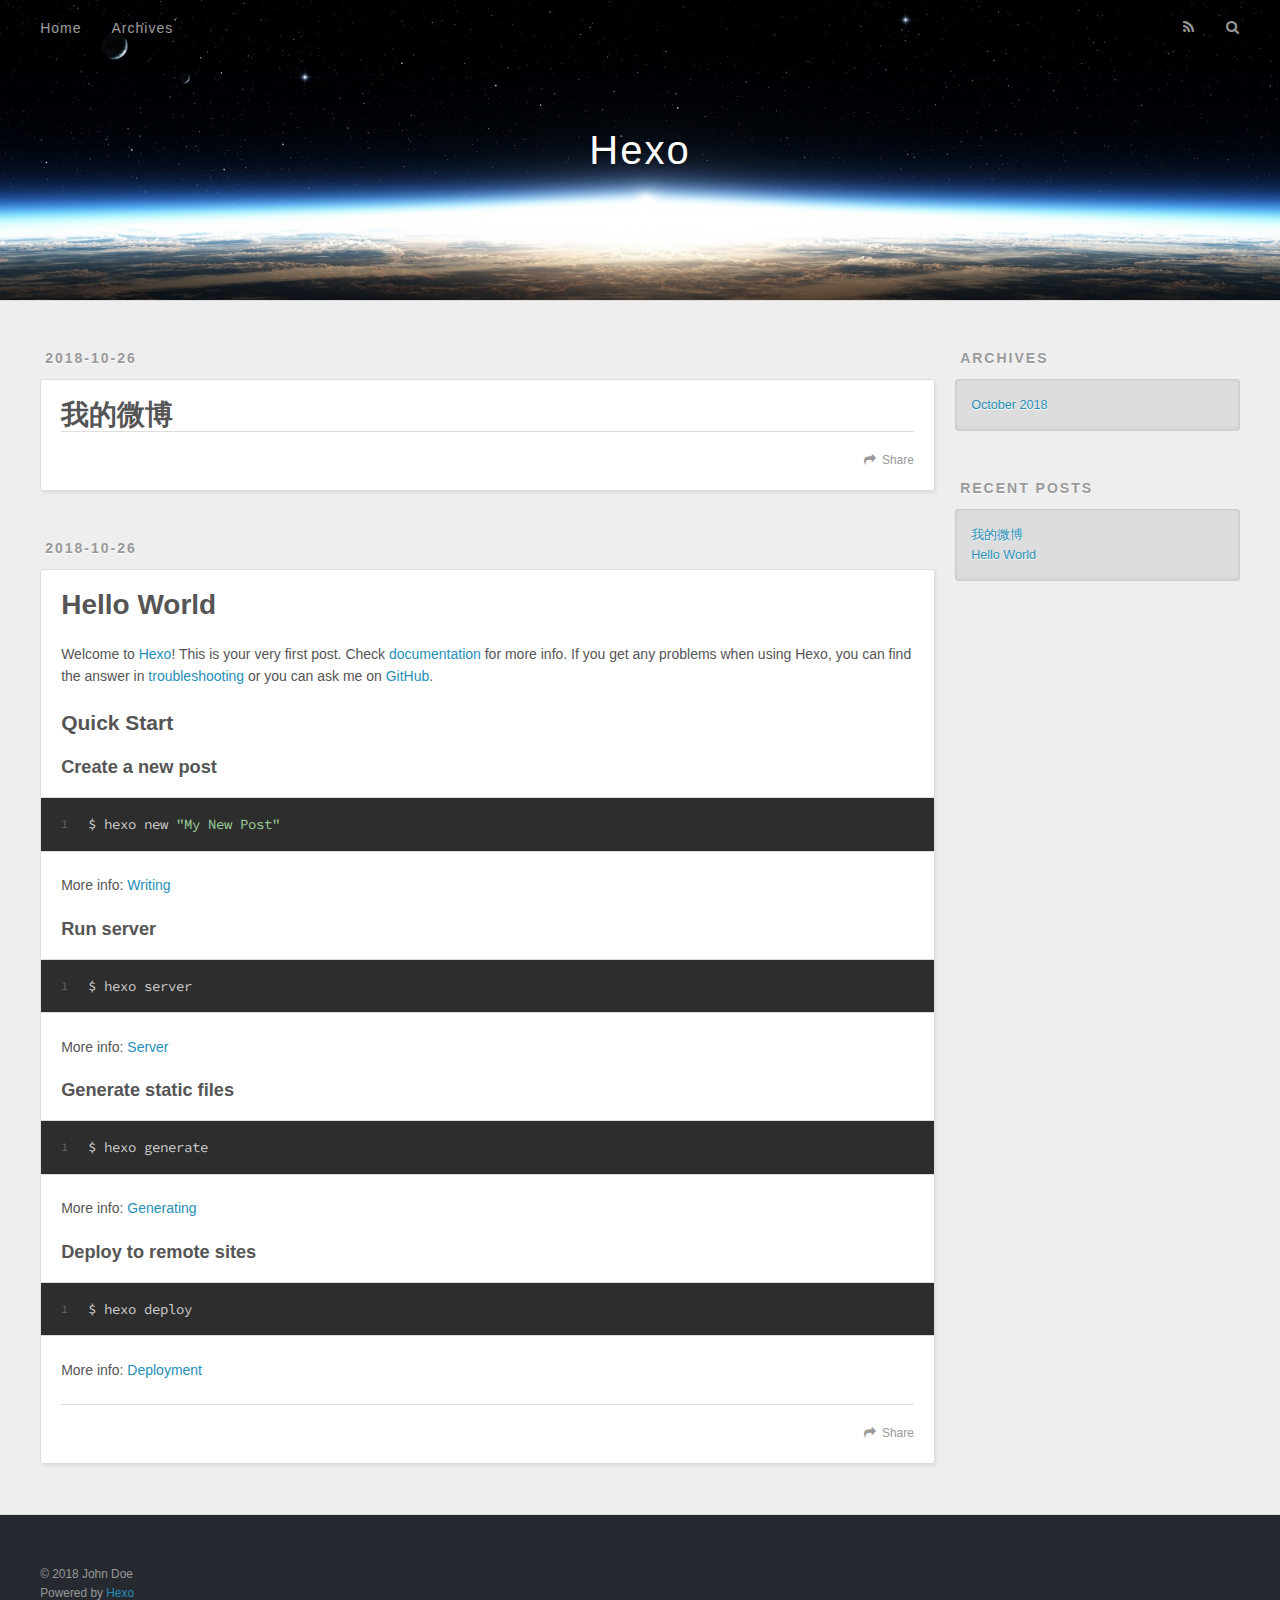
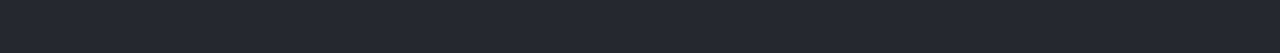
==== index.html @ 43da577d "Site updated: 2018-10-26 18:50:55" ====
<!DOCTYPE html>
<html>
<head><meta name="generator" content="Hexo 3.8.0">
  <meta charset="utf-8">
  

  
  <title>Hexo</title>
  <meta name="viewport" content="width=device-width, initial-scale=1, maximum-scale=1">
  <meta property="og:type" content="website">
<meta property="og:title" content="Hexo">
<meta property="og:url" content="http://yoursite.com/index.html">
<meta property="og:site_name" content="Hexo">
<meta property="og:locale" content="default">
<meta name="twitter:card" content="summary">
<meta name="twitter:title" content="Hexo">
  
    <link rel="alternate" href="/atom.xml" title="Hexo" type="application/atom+xml">
  
  
    <link rel="icon" href="/favicon.png">
  
  
    <link href="//fonts.googleapis.com/css?family=Source+Code+Pro" rel="stylesheet" type="text/css">
  
  <link rel="stylesheet" href="/css/style.css">
</head>
</html>
<body>
  <div id="container">
    <div id="wrap">
      <header id="header">
  <div id="banner"></div>
  <div id="header-outer" class="outer">
    <div id="header-title" class="inner">
      <h1 id="logo-wrap">
        <a href="/" id="logo">Hexo</a>
      </h1>
      
    </div>
    <div id="header-inner" class="inner">
      <nav id="main-nav">
        <a id="main-nav-toggle" class="nav-icon"></a>
        
          <a class="main-nav-link" href="/">Home</a>
        
          <a class="main-nav-link" href="/archives">Archives</a>
        
      </nav>
      <nav id="sub-nav">
        
          <a id="nav-rss-link" class="nav-icon" href="/atom.xml" title="RSS Feed"></a>
        
        <a id="nav-search-btn" class="nav-icon" title="Search"></a>
      </nav>
      <div id="search-form-wrap">
        <form action="//google.com/search" method="get" accept-charset="UTF-8" class="search-form"><input type="search" name="q" class="search-form-input" placeholder="Search"><button type="submit" class="search-form-submit">&#xF002;</button><input type="hidden" name="sitesearch" value="http://yoursite.com"></form>
      </div>
    </div>
  </div>
</header>
      <div class="outer">
        <section id="main">
  
    <article id="post-我的微博" class="article article-type-post" itemscope="" itemprop="blogPost">
  <div class="article-meta">
    <a href="/2018/10/26/我的微博/" class="article-date">
  <time datetime="2018-10-26T06:26:45.000Z" itemprop="datePublished">2018-10-26</time>
</a>
    
  </div>
  <div class="article-inner">
    
    
      <header class="article-header">
        
  
    <h1 itemprop="name">
      <a class="article-title" href="/2018/10/26/我的微博/">我的微博</a>
    </h1>
  

      </header>
    
    <div class="article-entry" itemprop="articleBody">
      
        
      
    </div>
    <footer class="article-footer">
      <a data-url="http://yoursite.com/2018/10/26/我的微博/" data-id="cjnpmw4tq0000ncusa2q3s6wh" class="article-share-link">Share</a>
      
      
    </footer>
  </div>
  
</article>


  
    <article id="post-hello-world" class="article article-type-post" itemscope="" itemprop="blogPost">
  <div class="article-meta">
    <a href="/2018/10/26/hello-world/" class="article-date">
  <time datetime="2018-10-26T05:37:13.425Z" itemprop="datePublished">2018-10-26</time>
</a>
    
  </div>
  <div class="article-inner">
    
    
      <header class="article-header">
        
  
    <h1 itemprop="name">
      <a class="article-title" href="/2018/10/26/hello-world/">Hello World</a>
    </h1>
  

      </header>
    
    <div class="article-entry" itemprop="articleBody">
      
        <p>Welcome to <a href="https://hexo.io/" target="_blank" rel="noopener">Hexo</a>! This is your very first post. Check <a href="https://hexo.io/docs/" target="_blank" rel="noopener">documentation</a> for more info. If you get any problems when using Hexo, you can find the answer in <a href="https://hexo.io/docs/troubleshooting.html" target="_blank" rel="noopener">troubleshooting</a> or you can ask me on <a href="https://github.com/hexojs/hexo/issues" target="_blank" rel="noopener">GitHub</a>.</p>
<h2 id="Quick-Start"><a href="#Quick-Start" class="headerlink" title="Quick Start"></a>Quick Start</h2><h3 id="Create-a-new-post"><a href="#Create-a-new-post" class="headerlink" title="Create a new post"></a>Create a new post</h3><figure class="highlight bash"><table><tr><td class="gutter"><pre><span class="line">1</span><br></pre></td><td class="code"><pre><span class="line">$ hexo new <span class="string">"My New Post"</span></span><br></pre></td></tr></table></figure>
<p>More info: <a href="https://hexo.io/docs/writing.html" target="_blank" rel="noopener">Writing</a></p>
<h3 id="Run-server"><a href="#Run-server" class="headerlink" title="Run server"></a>Run server</h3><figure class="highlight bash"><table><tr><td class="gutter"><pre><span class="line">1</span><br></pre></td><td class="code"><pre><span class="line">$ hexo server</span><br></pre></td></tr></table></figure>
<p>More info: <a href="https://hexo.io/docs/server.html" target="_blank" rel="noopener">Server</a></p>
<h3 id="Generate-static-files"><a href="#Generate-static-files" class="headerlink" title="Generate static files"></a>Generate static files</h3><figure class="highlight bash"><table><tr><td class="gutter"><pre><span class="line">1</span><br></pre></td><td class="code"><pre><span class="line">$ hexo generate</span><br></pre></td></tr></table></figure>
<p>More info: <a href="https://hexo.io/docs/generating.html" target="_blank" rel="noopener">Generating</a></p>
<h3 id="Deploy-to-remote-sites"><a href="#Deploy-to-remote-sites" class="headerlink" title="Deploy to remote sites"></a>Deploy to remote sites</h3><figure class="highlight bash"><table><tr><td class="gutter"><pre><span class="line">1</span><br></pre></td><td class="code"><pre><span class="line">$ hexo deploy</span><br></pre></td></tr></table></figure>
<p>More info: <a href="https://hexo.io/docs/deployment.html" target="_blank" rel="noopener">Deployment</a></p>

      
    </div>
    <footer class="article-footer">
      <a data-url="http://yoursite.com/2018/10/26/hello-world/" data-id="cjnpmw4tv0001ncusewln0ta3" class="article-share-link">Share</a>
      
      
    </footer>
  </div>
  
</article>


  


</section>
        
          <aside id="sidebar">
  
    

  
    

  
    
  
    
  <div class="widget-wrap">
    <h3 class="widget-title">Archives</h3>
    <div class="widget">
      <ul class="archive-list"><li class="archive-list-item"><a class="archive-list-link" href="/archives/2018/10/">October 2018</a></li></ul>
    </div>
  </div>


  
    
  <div class="widget-wrap">
    <h3 class="widget-title">Recent Posts</h3>
    <div class="widget">
      <ul>
        
          <li>
            <a href="/2018/10/26/我的微博/">我的微博</a>
          </li>
        
          <li>
            <a href="/2018/10/26/hello-world/">Hello World</a>
          </li>
        
      </ul>
    </div>
  </div>

  
</aside>
        
      </div>
      <footer id="footer">
  
  <div class="outer">
    <div id="footer-info" class="inner">
      &copy; 2018 John Doe<br>
      Powered by <a href="http://hexo.io/" target="_blank">Hexo</a>
    </div>
  </div>
</footer>
    </div>
    <nav id="mobile-nav">
  
    <a href="/" class="mobile-nav-link">Home</a>
  
    <a href="/archives" class="mobile-nav-link">Archives</a>
  
</nav>
    

<script src="//ajax.googleapis.com/ajax/libs/jquery/2.0.3/jquery.min.js"></script>


  <link rel="stylesheet" href="/fancybox/jquery.fancybox.css">
  <script src="/fancybox/jquery.fancybox.pack.js"></script>


<script src="/js/script.js"></script>



  </div>
</body>
</html>
---- css/style.css ----
body {
  width: 100%;
}
body:before,
body:after {
  content: "";
  display: table;
}
body:after {
  clear: both;
}
html,
body,
div,
span,
applet,
object,
iframe,
h1,
h2,
h3,
h4,
h5,
h6,
p,
blockquote,
pre,
a,
abbr,
acronym,
address,
big,
cite,
code,
del,
dfn,
em,
img,
ins,
kbd,
q,
s,
samp,
small,
strike,
strong,
sub,
sup,
tt,
var,
dl,
dt,
dd,
ol,
ul,
li,
fieldset,
form,
label,
legend,
table,
caption,
tbody,
tfoot,
thead,
tr,
th,
td {
  margin: 0;
  padding: 0;
  border: 0;
  outline: 0;
  font-weight: inherit;
  font-style: inherit;
  font-family: inherit;
  font-size: 100%;
  vertical-align: baseline;
}
body {
  line-height: 1;
  color: #000;
  background: #fff;
}
ol,
ul {
  list-style: none;
}
table {
  border-collapse: separate;
  border-spacing: 0;
  vertical-align: middle;
}
caption,
th,
td {
  text-align: left;
  font-weight: normal;
  vertical-align: middle;
}
a img {
  border: none;
}
input,
button {
  margin: 0;
  padding: 0;
}
input::-moz-focus-inner,
button::-moz-focus-inner {
  border: 0;
  padding: 0;
}
@font-face {
  font-family: FontAwesome;
  font-style: normal;
  font-weight: normal;
  src: url("fonts/fontawesome-webfont.eot?v=#4.0.3");
  src: url("fonts/fontawesome-webfont.eot?#iefix&v=#4.0.3") format("embedded-opentype"), url("fonts/fontawesome-webfont.woff?v=#4.0.3") format("woff"), url("fonts/fontawesome-webfont.ttf?v=#4.0.3") format("truetype"), url("fonts/fontawesome-webfont.svg#fontawesomeregular?v=#4.0.3") format("svg");
}
html,
body,
#container {
  height: 100%;
}
body {
  background: #eee;
  font: 14px -apple-system, BlinkMacSystemFont, "Segoe UI", "Roboto", "Oxygen", "Ubuntu", "Cantarell", "Fira Sans", "Droid Sans", "Helvetica Neue", sans-serif;
  -webkit-text-size-adjust: 100%;
}
.outer {
  max-width: 1220px;
  margin: 0 auto;
  padding: 0 20px;
}
.outer:before,
.outer:after {
  content: "";
  display: table;
}
.outer:after {
  clear: both;
}
.inner {
  display: inline;
  float: left;
  width: 98.33333333333333%;
  margin: 0 0.833333333333333%;
}
.left,
.alignleft {
  float: left;
}
.right,
.alignright {
  float: right;
}
.clear {
  clear: both;
}
#container {
  position: relative;
}
.mobile-nav-on {
  overflow: hidden;
}
#wrap {
  height: 100%;
  width: 100%;
  position: absolute;
  top: 0;
  left: 0;
  -webkit-transition: 0.2s ease-out;
  -moz-transition: 0.2s ease-out;
  -ms-transition: 0.2s ease-out;
  transition: 0.2s ease-out;
  z-index: 1;
  background: #eee;
}
.mobile-nav-on #wrap {
  left: 280px;
}
@media screen and (min-width: 768px) {
  #main {
    display: inline;
    float: left;
    width: 73.33333333333333%;
    margin: 0 0.833333333333333%;
  }
}
.article-date,
.article-category-link,
.archive-year,
.widget-title {
  text-decoration: none;
  text-transform: uppercase;
  letter-spacing: 2px;
  color: #999;
  margin-bottom: 1em;
  margin-left: 5px;
  line-height: 1em;
  text-shadow: 0 1px #fff;
  font-weight: bold;
}
.article-inner,
.archive-article-inner {
  background: #fff;
  -webkit-box-shadow: 1px 2px 3px #ddd;
  box-shadow: 1px 2px 3px #ddd;
  border: 1px solid #ddd;
  border-radius: 3px;
}
.article-entry h1,
.widget h1 {
  font-size: 2em;
}
.article-entry h2,
.widget h2 {
  font-size: 1.5em;
}
.article-entry h3,
.widget h3 {
  font-size: 1.3em;
}
.article-entry h4,
.widget h4 {
  font-size: 1.2em;
}
.article-entry h5,
.widget h5 {
  font-size: 1em;
}
.article-entry h6,
.widget h6 {
  font-size: 1em;
  color: #999;
}
.article-entry hr,
.widget hr {
  border: 1px dashed #ddd;
}
.article-entry strong,
.widget strong {
  font-weight: bold;
}
.article-entry em,
.widget em,
.article-entry cite,
.widget cite {
  font-style: italic;
}
.article-entry sup,
.widget sup,
.article-entry sub,
.widget sub {
  font-size: 0.75em;
  line-height: 0;
  position: relative;
  vertical-align: baseline;
}
.article-entry sup,
.widget sup {
  top: -0.5em;
}
.article-entry sub,
.widget sub {
  bottom: -0.2em;
}
.article-entry small,
.widget small {
  font-size: 0.85em;
}
.article-entry acronym,
.widget acronym,
.article-entry abbr,
.widget abbr {
  border-bottom: 1px dotted;
}
.article-entry ul,
.widget ul,
.article-entry ol,
.widget ol,
.article-entry dl,
.widget dl {
  margin: 0 20px;
  line-height: 1.6em;
}
.article-entry ul ul,
.widget ul ul,
.article-entry ol ul,
.widget ol ul,
.article-entry ul ol,
.widget ul ol,
.article-entry ol ol,
.widget ol ol {
  margin-top: 0;
  margin-bottom: 0;
}
.article-entry ul,
.widget ul {
  list-style: disc;
}
.article-entry ol,
.widget ol {
  list-style: decimal;
}
.article-entry dt,
.widget dt {
  font-weight: bold;
}
#header {
  height: 300px;
  position: relative;
  border-bottom: 1px solid #ddd;
}
#header:before,
#header:after {
  content: "";
  position: absolute;
  left: 0;
  right: 0;
  height: 40px;
}
#header:before {
  top: 0;
  background: -webkit-linear-gradient(rgba(0,0,0,0.2), transparent);
  background: -moz-linear-gradient(rgba(0,0,0,0.2), transparent);
  background: -ms-linear-gradient(rgba(0,0,0,0.2), transparent);
  background: linear-gradient(rgba(0,0,0,0.2), transparent);
}
#header:after {
  bottom: 0;
  background: -webkit-linear-gradient(transparent, rgba(0,0,0,0.2));
  background: -moz-linear-gradient(transparent, rgba(0,0,0,0.2));
  background: -ms-linear-gradient(transparent, rgba(0,0,0,0.2));
  background: linear-gradient(transparent, rgba(0,0,0,0.2));
}
#header-outer {
  height: 100%;
  position: relative;
}
#header-inner {
  position: relative;
  overflow: hidden;
}
#banner {
  position: absolute;
  top: 0;
  left: 0;
  width: 100%;
  height: 100%;
  background: url("images/banner.jpg") center #000;
  -webkit-background-size: cover;
  -moz-background-size: cover;
  background-size: cover;
  z-index: -1;
}
#header-title {
  text-align: center;
  height: 40px;
  position: absolute;
  top: 50%;
  left: 0;
  margin-top: -20px;
}
#logo,
#subtitle {
  text-decoration: none;
  color: #fff;
  font-weight: 300;
  text-shadow: 0 1px 4px rgba(0,0,0,0.3);
}
#logo {
  font-size: 40px;
  line-height: 40px;
  letter-spacing: 2px;
}
#subtitle {
  font-size: 16px;
  line-height: 16px;
  letter-spacing: 1px;
}
#subtitle-wrap {
  margin-top: 16px;
}
#main-nav {
  float: left;
  margin-left: -15px;
}
.nav-icon,
.main-nav-link {
  float: left;
  color: #fff;
  opacity: 0.6;
  text-decoration: none;
  text-shadow: 0 1px rgba(0,0,0,0.2);
  -webkit-transition: opacity 0.2s;
  -moz-transition: opacity 0.2s;
  -ms-transition: opacity 0.2s;
  transition: opacity 0.2s;
  display: block;
  padding: 20px 15px;
}
.nav-icon:hover,
.main-nav-link:hover {
  opacity: 1;
}
.nav-icon {
  font-family: FontAwesome;
  text-align: center;
  font-size: 14px;
  width: 14px;
  height: 14px;
  padding: 20px 15px;
  position: relative;
  cursor: pointer;
}
.main-nav-link {
  font-weight: 300;
  letter-spacing: 1px;
}
@media screen and (max-width: 479px) {
  .main-nav-link {
    display: none;
  }
}
#main-nav-toggle {
  display: none;
}
#main-nav-toggle:before {
  content: "\f0c9";
}
@media screen and (max-width: 479px) {
  #main-nav-toggle {
    display: block;
  }
}
#sub-nav {
  float: right;
  margin-right: -15px;
}
#nav-rss-link:before {
  content: "\f09e";
}
#nav-search-btn:before {
  content: "\f002";
}
#search-form-wrap {
  position: absolute;
  top: 15px;
  width: 150px;
  height: 30px;
  right: -150px;
  opacity: 0;
  -webkit-transition: 0.2s ease-out;
  -moz-transition: 0.2s ease-out;
  -ms-transition: 0.2s ease-out;
  transition: 0.2s ease-out;
}
#search-form-wrap.on {
  opacity: 1;
  right: 0;
}
@media screen and (max-width: 479px) {
  #search-form-wrap {
    width: 100%;
    right: -100%;
  }
}
.search-form {
  position: absolute;
  top: 0;
  left: 0;
  right: 0;
  background: #fff;
  padding: 5px 15px;
  border-radius: 15px;
  -webkit-box-shadow: 0 0 10px rgba(0,0,0,0.3);
  box-shadow: 0 0 10px rgba(0,0,0,0.3);
}
.search-form-input {
  border: none;
  background: none;
  color: #555;
  width: 100%;
  font: 13px -apple-system, BlinkMacSystemFont, "Segoe UI", "Roboto", "Oxygen", "Ubuntu", "Cantarell", "Fira Sans", "Droid Sans", "Helvetica Neue", sans-serif;
  outline: none;
}
.search-form-input::-webkit-search-results-decoration,
.search-form-input::-webkit-search-cancel-button {
  -webkit-appearance: none;
}
.search-form-submit {
  position: absolute;
  top: 50%;
  right: 10px;
  margin-top: -7px;
  font: 13px FontAwesome;
  border: none;
  background: none;
  color: #bbb;
  cursor: pointer;
}
.search-form-submit:hover,
.search-form-submit:focus {
  color: #777;
}
.article {
  margin: 50px 0;
}
.article-inner {
  overflow: hidden;
}
.article-meta:before,
.article-meta:after {
  content: "";
  display: table;
}
.article-meta:after {
  clear: both;
}
.article-date {
  float: left;
}
.article-category {
  float: left;
  line-height: 1em;
  color: #ccc;
  text-shadow: 0 1px #fff;
  margin-left: 8px;
}
.article-category:before {
  content: "\2022";
}
.article-category-link {
  margin: 0 12px 1em;
}
.article-header {
  padding: 20px 20px 0;
}
.article-title {
  text-decoration: none;
  font-size: 2em;
  font-weight: bold;
  color: #555;
  line-height: 1.1em;
  -webkit-transition: color 0.2s;
  -moz-transition: color 0.2s;
  -ms-transition: color 0.2s;
  transition: color 0.2s;
}
a.article-title:hover {
  color: #258fb8;
}
.article-entry {
  color: #555;
  padding: 0 20px;
}
.article-entry:before,
.article-entry:after {
  content: "";
  display: table;
}
.article-entry:after {
  clear: both;
}
.article-entry p,
.article-entry table {
  line-height: 1.6em;
  margin: 1.6em 0;
}
.article-entry h1,
.article-entry h2,
.article-entry h3,
.article-entry h4,
.article-entry h5,
.article-entry h6 {
  font-weight: bold;
}
.article-entry h1,
.article-entry h2,
.article-entry h3,
.article-entry h4,
.article-entry h5,
.article-entry h6 {
  line-height: 1.1em;
  margin: 1.1em 0;
}
.article-entry a {
  color: #258fb8;
  text-decoration: none;
}
.article-entry a:hover {
  text-decoration: underline;
}
.article-entry ul,
.article-entry ol,
.article-entry dl {
  margin-top: 1.6em;
  margin-bottom: 1.6em;
}
.article-entry img,
.article-entry video {
  max-width: 100%;
  height: auto;
  display: block;
  margin: auto;
}
.article-entry iframe {
  border: none;
}
.article-entry table {
  width: 100%;
  border-collapse: collapse;
  border-spacing: 0;
}
.article-entry th {
  font-weight: bold;
  border-bottom: 3px solid #ddd;
  padding-bottom: 0.5em;
}
.article-entry td {
  border-bottom: 1px solid #ddd;
  padding: 10px 0;
}
.article-entry blockquote {
  font-family: Georgia, "Times New Roman", serif;
  font-size: 1.4em;
  margin: 1.6em 20px;
  text-align: center;
}
.article-entry blockquote footer {
  font-size: 14px;
  margin: 1.6em 0;
  font-family: -apple-system, BlinkMacSystemFont, "Segoe UI", "Roboto", "Oxygen", "Ubuntu", "Cantarell", "Fira Sans", "Droid Sans", "Helvetica Neue", sans-serif;
}
.article-entry blockquote footer cite:before {
  content: "—";
  padding: 0 0.5em;
}
.article-entry .pullquote {
  text-align: left;
  width: 45%;
  margin: 0;
}
.article-entry .pullquote.left {
  margin-left: 0.5em;
  margin-right: 1em;
}
.article-entry .pullquote.right {
  margin-right: 0.5em;
  margin-left: 1em;
}
.article-entry .caption {
  color: #999;
  display: block;
  font-size: 0.9em;
  margin-top: 0.5em;
  position: relative;
  text-align: center;
}
.article-entry .video-container {
  position: relative;
  padding-top: 56.25%;
  height: 0;
  overflow: hidden;
}
.article-entry .video-container iframe,
.article-entry .video-container object,
.article-entry .video-container embed {
  position: absolute;
  top: 0;
  left: 0;
  width: 100%;
  height: 100%;
  margin-top: 0;
}
.article-more-link a {
  display: inline-block;
  line-height: 1em;
  padding: 6px 15px;
  border-radius: 15px;
  background: #eee;
  color: #999;
  text-shadow: 0 1px #fff;
  text-decoration: none;
}
.article-more-link a:hover {
  background: #258fb8;
  color: #fff;
  text-decoration: none;
  text-shadow: 0 1px #1e7293;
}
.article-footer {
  font-size: 0.85em;
  line-height: 1.6em;
  border-top: 1px solid #ddd;
  padding-top: 1.6em;
  margin: 0 20px 20px;
}
.article-footer:before,
.article-footer:after {
  content: "";
  display: table;
}
.article-footer:after {
  clear: both;
}
.article-footer a {
  color: #999;
  text-decoration: none;
}
.article-footer a:hover {
  color: #555;
}
.article-tag-list-item {
  float: left;
  margin-right: 10px;
}
.article-tag-list-link:before {
  content: "#";
}
.article-comment-link {
  float: right;
}
.article-comment-link:before {
  content: "\f075";
  font-family: FontAwesome;
  padding-right: 8px;
}
.article-share-link {
  cursor: pointer;
  float: right;
  margin-left: 20px;
}
.article-share-link:before {
  content: "\f064";
  font-family: FontAwesome;
  padding-right: 6px;
}
#article-nav {
  position: relative;
}
#article-nav:before,
#article-nav:after {
  content: "";
  display: table;
}
#article-nav:after {
  clear: both;
}
@media screen and (min-width: 768px) {
  #article-nav {
    margin: 50px 0;
  }
  #article-nav:before {
    width: 8px;
    height: 8px;
    position: absolute;
    top: 50%;
    left: 50%;
    margin-top: -4px;
    margin-left: -4px;
    content: "";
    border-radius: 50%;
    background: #ddd;
    -webkit-box-shadow: 0 1px 2px #fff;
    box-shadow: 0 1px 2px #fff;
  }
}
.article-nav-link-wrap {
  text-decoration: none;
  text-shadow: 0 1px #fff;
  color: #999;
  -webkit-box-sizing: border-box;
  -moz-box-sizing: border-box;
  box-sizing: border-box;
  margin-top: 50px;
  text-align: center;
  display: block;
}
.article-nav-link-wrap:hover {
  color: #555;
}
@media screen and (min-width: 768px) {
  .article-nav-link-wrap {
    width: 50%;
    margin-top: 0;
  }
}
@media screen and (min-width: 768px) {
  #article-nav-newer {
    float: left;
    text-align: right;
    padding-right: 20px;
  }
}
@media screen and (min-width: 768px) {
  #article-nav-older {
    float: right;
    text-align: left;
    padding-left: 20px;
  }
}
.article-nav-caption {
  text-transform: uppercase;
  letter-spacing: 2px;
  color: #ddd;
  line-height: 1em;
  font-weight: bold;
}
#article-nav-newer .article-nav-caption {
  margin-right: -2px;
}
.article-nav-title {
  font-size: 0.85em;
  line-height: 1.6em;
  margin-top: 0.5em;
}
.article-share-box {
  position: absolute;
  display: none;
  background: #fff;
  -webkit-box-shadow: 1px 2px 10px rgba(0,0,0,0.2);
  box-shadow: 1px 2px 10px rgba(0,0,0,0.2);
  border-radius: 3px;
  margin-left: -145px;
  overflow: hidden;
  z-index: 1;
}
.article-share-box.on {
  display: block;
}
.article-share-input {
  width: 100%;
  background: none;
  -webkit-box-sizing: border-box;
  -moz-box-sizing: border-box;
  box-sizing: border-box;
  font: 14px -apple-system, BlinkMacSystemFont, "Segoe UI", "Roboto", "Oxygen", "Ubuntu", "Cantarell", "Fira Sans", "Droid Sans", "Helvetica Neue", sans-serif;
  padding: 0 15px;
  color: #555;
  outline: none;
  border: 1px solid #ddd;
  border-radius: 3px 3px 0 0;
  height: 36px;
  line-height: 36px;
}
.article-share-links {
  background: #eee;
}
.article-share-links:before,
.article-share-links:after {
  content: "";
  display: table;
}
.article-share-links:after {
  clear: both;
}
.article-share-twitter,
.article-share-facebook,
.article-share-pinterest,
.article-share-google {
  width: 50px;
  height: 36px;
  display: block;
  float: left;
  position: relative;
  color: #999;
  text-shadow: 0 1px #fff;
}
.article-share-twitter:before,
.article-share-facebook:before,
.article-share-pinterest:before,
.article-share-google:before {
  font-size: 20px;
  font-family: FontAwesome;
  width: 20px;
  height: 20px;
  position: absolute;
  top: 50%;
  left: 50%;
  margin-top: -10px;
  margin-left: -10px;
  text-align: center;
}
.article-share-twitter:hover,
.article-share-facebook:hover,
.article-share-pinterest:hover,
.article-share-google:hover {
  color: #fff;
}
.article-share-twitter:before {
  content: "\f099";
}
.article-share-twitter:hover {
  background: #00aced;
  text-shadow: 0 1px #008abe;
}
.article-share-facebook:before {
  content: "\f09a";
}
.article-share-facebook:hover {
  background: #3b5998;
  text-shadow: 0 1px #2f477a;
}
.article-share-pinterest:before {
  content: "\f0d2";
}
.article-share-pinterest:hover {
  background: #cb2027;
  text-shadow: 0 1px #a21a1f;
}
.article-share-google:before {
  content: "\f0d5";
}
.article-share-google:hover {
  background: #dd4b39;
  text-shadow: 0 1px #be3221;
}
.article-gallery {
  background: #000;
  position: relative;
}
.article-gallery-photos {
  position: relative;
  overflow: hidden;
}
.article-gallery-img {
  display: none;
  max-width: 100%;
}
.article-gallery-img:first-child {
  display: block;
}
.article-gallery-img.loaded {
  position: absolute;
  display: block;
}
.article-gallery-img img {
  display: block;
  max-width: 100%;
  margin: 0 auto;
}
#comments {
  background: #fff;
  -webkit-box-shadow: 1px 2px 3px #ddd;
  box-shadow: 1px 2px 3px #ddd;
  padding: 20px;
  border: 1px solid #ddd;
  border-radius: 3px;
  margin: 50px 0;
}
#comments a {
  color: #258fb8;
}
.archives-wrap {
  margin: 50px 0;
}
.archives:before,
.archives:after {
  content: "";
  display: table;
}
.archives:after {
  clear: both;
}
.archive-year-wrap {
  margin-bottom: 1em;
}
.archives {
  -webkit-column-gap: 10px;
  -moz-column-gap: 10px;
  column-gap: 10px;
}
@media screen and (min-width: 480px) and (max-width: 767px) {
  .archives {
    -webkit-column-count: 2;
    -moz-column-count: 2;
    column-count: 2;
  }
}
@media screen and (min-width: 768px) {
  .archives {
    -webkit-column-count: 3;
    -moz-column-count: 3;
    column-count: 3;
  }
}
.archive-article {
  -webkit-column-break-inside: avoid;
  page-break-inside: avoid;
  overflow: hidden;
  break-inside: avoid-column;
}
.archive-article-inner {
  padding: 10px;
  margin-bottom: 15px;
}
.archive-article-title {
  text-decoration: none;
  font-weight: bold;
  color: #555;
  -webkit-transition: color 0.2s;
  -moz-transition: color 0.2s;
  -ms-transition: color 0.2s;
  transition: color 0.2s;
  line-height: 1.6em;
}
.archive-article-title:hover {
  color: #258fb8;
}
.archive-article-footer {
  margin-top: 1em;
}
.archive-article-date {
  color: #999;
  text-decoration: none;
  font-size: 0.85em;
  line-height: 1em;
  margin-bottom: 0.5em;
  display: block;
}
#page-nav {
  margin: 50px auto;
  background: #fff;
  -webkit-box-shadow: 1px 2px 3px #ddd;
  box-shadow: 1px 2px 3px #ddd;
  border: 1px solid #ddd;
  border-radius: 3px;
  text-align: center;
  color: #999;
  overflow: hidden;
}
#page-nav:before,
#page-nav:after {
  content: "";
  display: table;
}
#page-nav:after {
  clear: both;
}
#page-nav a,
#page-nav span {
  padding: 10px 20px;
  line-height: 1;
  height: 2ex;
}
#page-nav a {
  color: #999;
  text-decoration: none;
}
#page-nav a:hover {
  background: #999;
  color: #fff;
}
#page-nav .prev {
  float: left;
}
#page-nav .next {
  float: right;
}
#page-nav .page-number {
  display: inline-block;
}
@media screen and (max-width: 479px) {
  #page-nav .page-number {
    display: none;
  }
}
#page-nav .current {
  color: #555;
  font-weight: bold;
}
#page-nav .space {
  color: #ddd;
}
#footer {
  background: #262a30;
  padding: 50px 0;
  border-top: 1px solid #ddd;
  color: #999;
}
#footer a {
  color: #258fb8;
  text-decoration: none;
}
#footer a:hover {
  text-decoration: underline;
}
#footer-info {
  line-height: 1.6em;
  font-size: 0.85em;
}
.article-entry pre,
.article-entry .highlight {
  background: #2d2d2d;
  margin: 0 -20px;
  padding: 15px 20px;
  border-style: solid;
  border-color: #ddd;
  border-width: 1px 0;
  overflow: auto;
  color: #ccc;
  line-height: 22.400000000000002px;
}
.article-entry .highlight .gutter pre,
.article-entry .gist .gist-file .gist-data .line-numbers {
  color: #666;
  font-size: 0.85em;
}
.article-entry pre,
.article-entry code {
  font-family: "Source Code Pro", Consolas, Monaco, Menlo, Consolas, monospace;
}
.article-entry code {
  background: #eee;
  text-shadow: 0 1px #fff;
  padding: 0 0.3em;
}
.article-entry pre code {
  background: none;
  text-shadow: none;
  padding: 0;
}
.article-entry .highlight pre {
  border: none;
  margin: 0;
  padding: 0;
}
.article-entry .highlight table {
  margin: 0;
  width: auto;
}
.article-entry .highlight td {
  border: none;
  padding: 0;
}
.article-entry .highlight figcaption {
  font-size: 0.85em;
  color: #999;
  line-height: 1em;
  margin-bottom: 1em;
}
.article-entry .highlight figcaption:before,
.article-entry .highlight figcaption:after {
  content: "";
  display: table;
}
.article-entry .highlight figcaption:after {
  clear: both;
}
.article-entry .highlight figcaption a {
  float: right;
}
.article-entry .highlight .gutter pre {
  text-align: right;
  padding-right: 20px;
}
.article-entry .highlight .line {
  height: 22.400000000000002px;
}
.article-entry .highlight .line.marked {
  background: #515151;
}
.article-entry .gist {
  margin: 0 -20px;
  border-style: solid;
  border-color: #ddd;
  border-width: 1px 0;
  background: #2d2d2d;
  padding: 15px 20px 15px 0;
}
.article-entry .gist .gist-file {
  border: none;
  font-family: "Source Code Pro", Consolas, Monaco, Menlo, Consolas, monospace;
  margin: 0;
}
.article-entry .gist .gist-file .gist-data {
  background: none;
  border: none;
}
.article-entry .gist .gist-file .gist-data .line-numbers {
  background: none;
  border: none;
  padding: 0 20px 0 0;
}
.article-entry .gist .gist-file .gist-data .line-data {
  padding: 0 !important;
}
.article-entry .gist .gist-file .highlight {
  margin: 0;
  padding: 0;
  border: none;
}
.article-entry .gist .gist-file .gist-meta {
  background: #2d2d2d;
  color: #999;
  font: 0.85em -apple-system, BlinkMacSystemFont, "Segoe UI", "Roboto", "Oxygen", "Ubuntu", "Cantarell", "Fira Sans", "Droid Sans", "Helvetica Neue", sans-serif;
  text-shadow: 0 0;
  padding: 0;
  margin-top: 1em;
  margin-left: 20px;
}
.article-entry .gist .gist-file .gist-meta a {
  color: #258fb8;
  font-weight: normal;
}
.article-entry .gist .gist-file .gist-meta a:hover {
  text-decoration: underline;
}
pre .comment,
pre .title {
  color: #999;
}
pre .variable,
pre .attribute,
pre .tag,
pre .regexp,
pre .ruby .constant,
pre .xml .tag .title,
pre .xml .pi,
pre .xml .doctype,
pre .html .doctype,
pre .css .id,
pre .css .class,
pre .css .pseudo {
  color: #f2777a;
}
pre .number,
pre .preprocessor,
pre .built_in,
pre .literal,
pre .params,
pre .constant {
  color: #f99157;
}
pre .class,
pre .ruby .class .title,
pre .css .rules .attribute {
  color: #9c9;
}
pre .string,
pre .value,
pre .inheritance,
pre .header,
pre .ruby .symbol,
pre .xml .cdata {
  color: #9c9;
}
pre .css .hexcolor {
  color: #6cc;
}
pre .function,
pre .python .decorator,
pre .python .title,
pre .ruby .function .title,
pre .ruby .title .keyword,
pre .perl .sub,
pre .javascript .title,
pre .coffeescript .title {
  color: #69c;
}
pre .keyword,
pre .javascript .function {
  color: #c9c;
}
@media screen and (max-width: 479px) {
  #mobile-nav {
    position: absolute;
    top: 0;
    left: 0;
    width: 280px;
    height: 100%;
    background: #191919;
    border-right: 1px solid #fff;
  }
}
@media screen and (max-width: 479px) {
  .mobile-nav-link {
    display: block;
    color: #999;
    text-decoration: none;
    padding: 15px 20px;
    font-weight: bold;
  }
  .mobile-nav-link:hover {
    color: #fff;
  }
}
@media screen and (min-width: 768px) {
  #sidebar {
    display: inline;
    float: left;
    width: 23.333333333333332%;
    margin: 0 0.833333333333333%;
  }
}
.widget-wrap {
  margin: 50px 0;
}
.widget {
  color: #777;
  text-shadow: 0 1px #fff;
  background: #ddd;
  -webkit-box-shadow: 0 -1px 4px #ccc inset;
  box-shadow: 0 -1px 4px #ccc inset;
  border: 1px solid #ccc;
  padding: 15px;
  border-radius: 3px;
}
.widget a {
  color: #258fb8;
  text-decoration: none;
}
.widget a:hover {
  text-decoration: underline;
}
.widget ul ul,
.widget ol ul,
.widget dl ul,
.widget ul ol,
.widget ol ol,
.widget dl ol,
.widget ul dl,
.widget ol dl,
.widget dl dl {
  margin-left: 15px;
  list-style: disc;
}
.widget {
  line-height: 1.6em;
  word-wrap: break-word;
  font-size: 0.9em;
}
.widget ul,
.widget ol {
  list-style: none;
  margin: 0;
}
.widget ul ul,
.widget ol ul,
.widget ul ol,
.widget ol ol {
  margin: 0 20px;
}
.widget ul ul,
.widget ol ul {
  list-style: disc;
}
.widget ul ol,
.widget ol ol {
  list-style: decimal;
}
.category-list-count,
.tag-list-count,
.archive-list-count {
  padding-left: 5px;
  color: #999;
  font-size: 0.85em;
}
.category-list-count:before,
.tag-list-count:before,
.archive-list-count:before {
  content: "(";
}
.category-list-count:after,
.tag-list-count:after,
.archive-list-count:after {
  content: ")";
}
.tagcloud a {
  margin-right: 5px;
  display: inline-block;
}
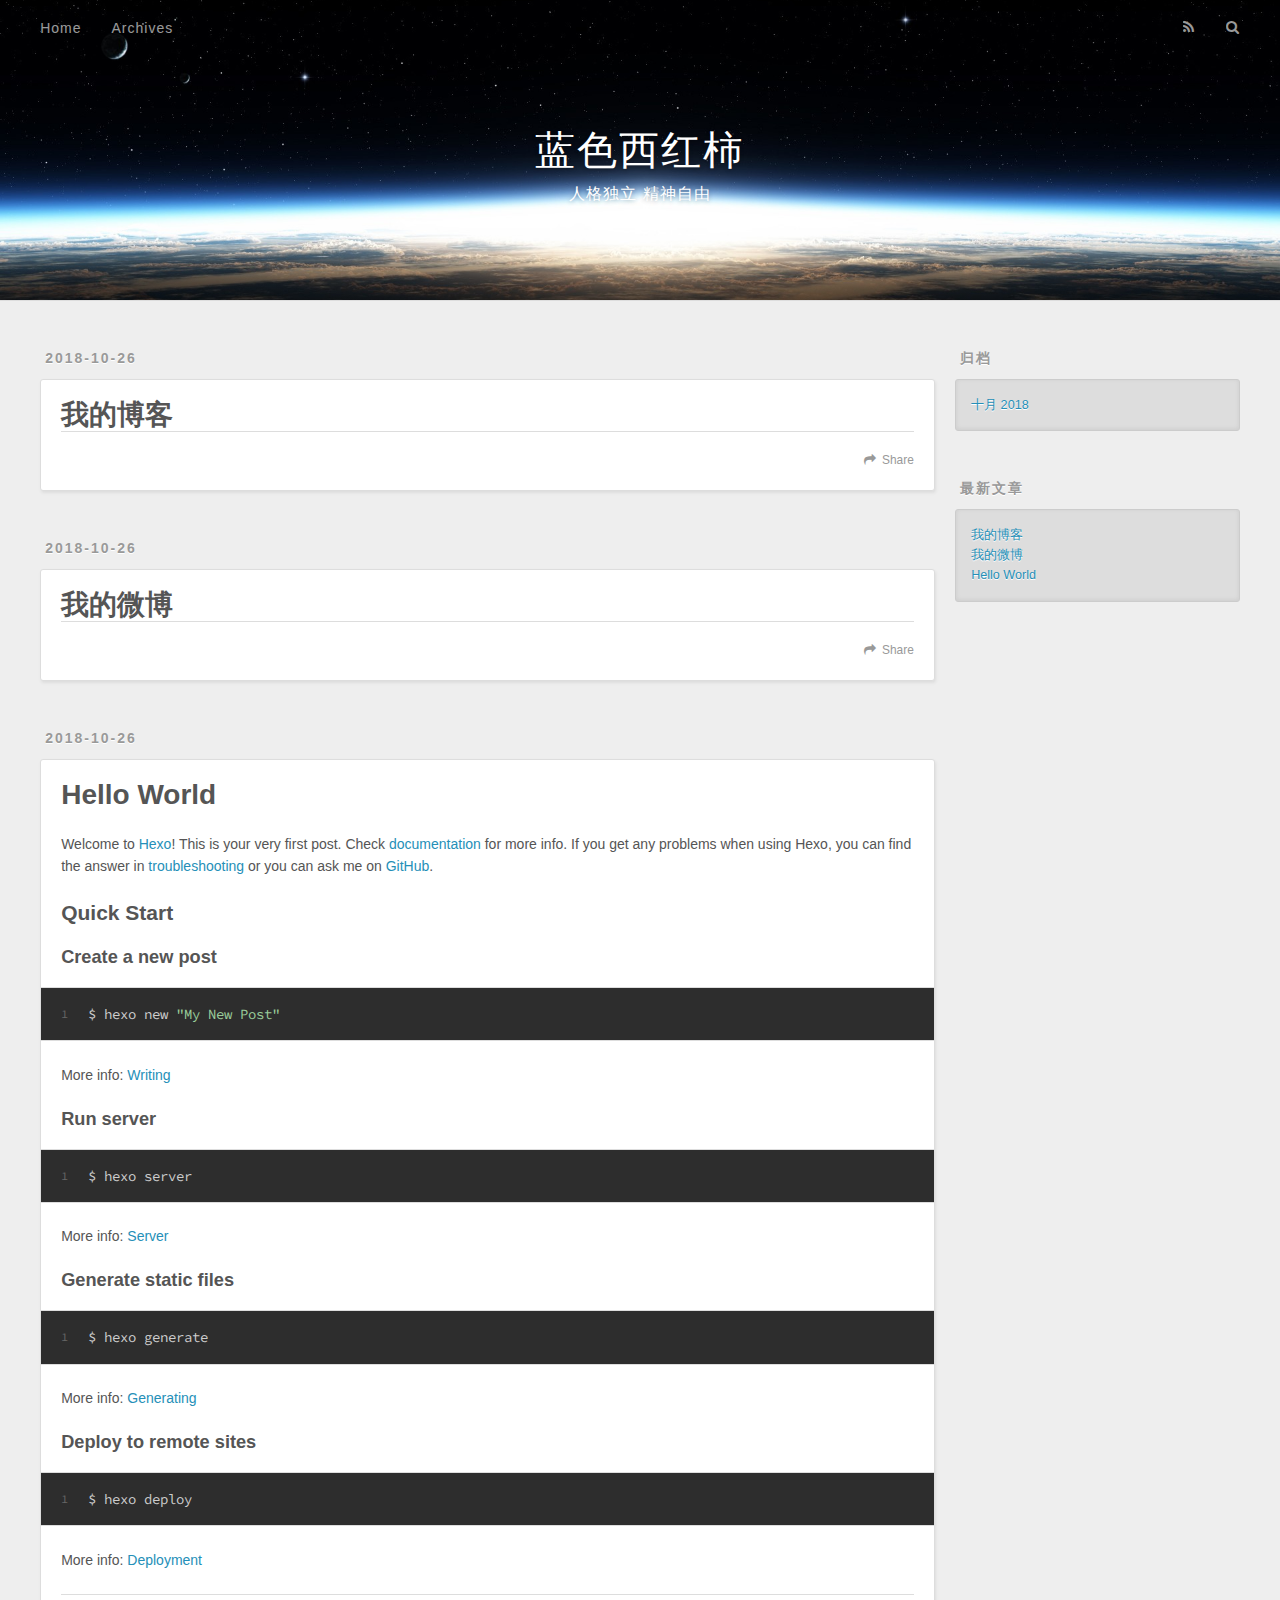
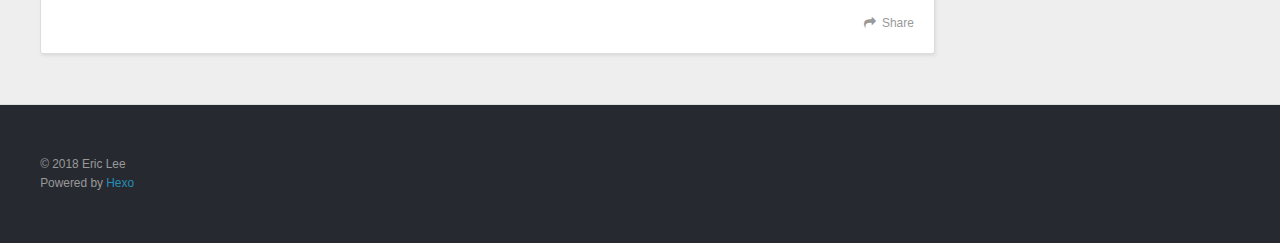
==== commit 31b66f28: "Site updated: 2018-10-26 19:01:23" ====
--- a/index.html
+++ b/index.html
@@ -5,17 +5,17 @@
   
 
   
-  <title>Hexo</title>
+  <title>蓝色西红柿</title>
   <meta name="viewport" content="width=device-width, initial-scale=1, maximum-scale=1">
   <meta property="og:type" content="website">
-<meta property="og:title" content="Hexo">
+<meta property="og:title" content="蓝色西红柿">
 <meta property="og:url" content="http://yoursite.com/index.html">
-<meta property="og:site_name" content="Hexo">
-<meta property="og:locale" content="default">
+<meta property="og:site_name" content="蓝色西红柿">
+<meta property="og:locale" content="zh-CN">
 <meta name="twitter:card" content="summary">
-<meta name="twitter:title" content="Hexo">
-  
-    <link rel="alternate" href="/atom.xml" title="Hexo" type="application/atom+xml">
+<meta name="twitter:title" content="蓝色西红柿">
+  
+    <link rel="alternate" href="/atom.xml" title="蓝色西红柿" type="application/atom+xml">
   
   
     <link rel="icon" href="/favicon.png">
@@ -34,8 +34,12 @@
   <div id="header-outer" class="outer">
     <div id="header-title" class="inner">
       <h1 id="logo-wrap">
-        <a href="/" id="logo">Hexo</a>
+        <a href="/" id="logo">蓝色西红柿</a>
       </h1>
+      
+        <h2 id="subtitle-wrap">
+          <a href="/" id="subtitle">人格独立 精神自由</a>
+        </h2>
       
     </div>
     <div id="header-inner" class="inner">
@@ -51,7 +55,7 @@
         
           <a id="nav-rss-link" class="nav-icon" href="/atom.xml" title="RSS Feed"></a>
         
-        <a id="nav-search-btn" class="nav-icon" title="Search"></a>
+        <a id="nav-search-btn" class="nav-icon" title="搜索"></a>
       </nav>
       <div id="search-form-wrap">
         <form action="//google.com/search" method="get" accept-charset="UTF-8" class="search-form"><input type="search" name="q" class="search-form-input" placeholder="Search"><button type="submit" class="search-form-submit">&#xF002;</button><input type="hidden" name="sitesearch" value="http://yoursite.com"></form>
@@ -61,6 +65,42 @@
 </header>
       <div class="outer">
         <section id="main">
+  
+    <article id="post-我的博客" class="article article-type-post" itemscope="" itemprop="blogPost">
+  <div class="article-meta">
+    <a href="/2018/10/26/我的博客/" class="article-date">
+  <time datetime="2018-10-26T11:00:04.000Z" itemprop="datePublished">2018-10-26</time>
+</a>
+    
+  </div>
+  <div class="article-inner">
+    
+    
+      <header class="article-header">
+        
+  
+    <h1 itemprop="name">
+      <a class="article-title" href="/2018/10/26/我的博客/">我的博客</a>
+    </h1>
+  
+
+      </header>
+    
+    <div class="article-entry" itemprop="articleBody">
+      
+        
+      
+    </div>
+    <footer class="article-footer">
+      <a data-url="http://yoursite.com/2018/10/26/我的博客/" data-id="cjnpwow4m0000fouschhzv0kq" class="article-share-link">Share</a>
+      
+      
+    </footer>
+  </div>
+  
+</article>
+
+
   
     <article id="post-我的微博" class="article article-type-post" itemscope="" itemprop="blogPost">
   <div class="article-meta">
@@ -88,7 +128,7 @@
       
     </div>
     <footer class="article-footer">
-      <a data-url="http://yoursite.com/2018/10/26/我的微博/" data-id="cjnpmw4tq0000ncusa2q3s6wh" class="article-share-link">Share</a>
+      <a data-url="http://yoursite.com/2018/10/26/我的微博/" data-id="cjnpwow4u0001fousc4bamgor" class="article-share-link">Share</a>
       
       
     </footer>
@@ -133,7 +173,7 @@
       
     </div>
     <footer class="article-footer">
-      <a data-url="http://yoursite.com/2018/10/26/hello-world/" data-id="cjnpmw4tv0001ncusewln0ta3" class="article-share-link">Share</a>
+      <a data-url="http://yoursite.com/2018/10/26/hello-world/" data-id="cjnpwow4y0002fousymvtrkcd" class="article-share-link">Share</a>
       
       
     </footer>
@@ -159,9 +199,9 @@
   
     
   <div class="widget-wrap">
-    <h3 class="widget-title">Archives</h3>
+    <h3 class="widget-title">归档</h3>
     <div class="widget">
-      <ul class="archive-list"><li class="archive-list-item"><a class="archive-list-link" href="/archives/2018/10/">October 2018</a></li></ul>
+      <ul class="archive-list"><li class="archive-list-item"><a class="archive-list-link" href="/archives/2018/10/">十月 2018</a></li></ul>
     </div>
   </div>
 
@@ -169,9 +209,13 @@
   
     
   <div class="widget-wrap">
-    <h3 class="widget-title">Recent Posts</h3>
+    <h3 class="widget-title">最新文章</h3>
     <div class="widget">
       <ul>
+        
+          <li>
+            <a href="/2018/10/26/我的博客/">我的博客</a>
+          </li>
         
           <li>
             <a href="/2018/10/26/我的微博/">我的微博</a>
@@ -193,7 +237,7 @@
   
   <div class="outer">
     <div id="footer-info" class="inner">
-      &copy; 2018 John Doe<br>
+      &copy; 2018 Eric Lee<br>
       Powered by <a href="http://hexo.io/" target="_blank">Hexo</a>
     </div>
   </div>
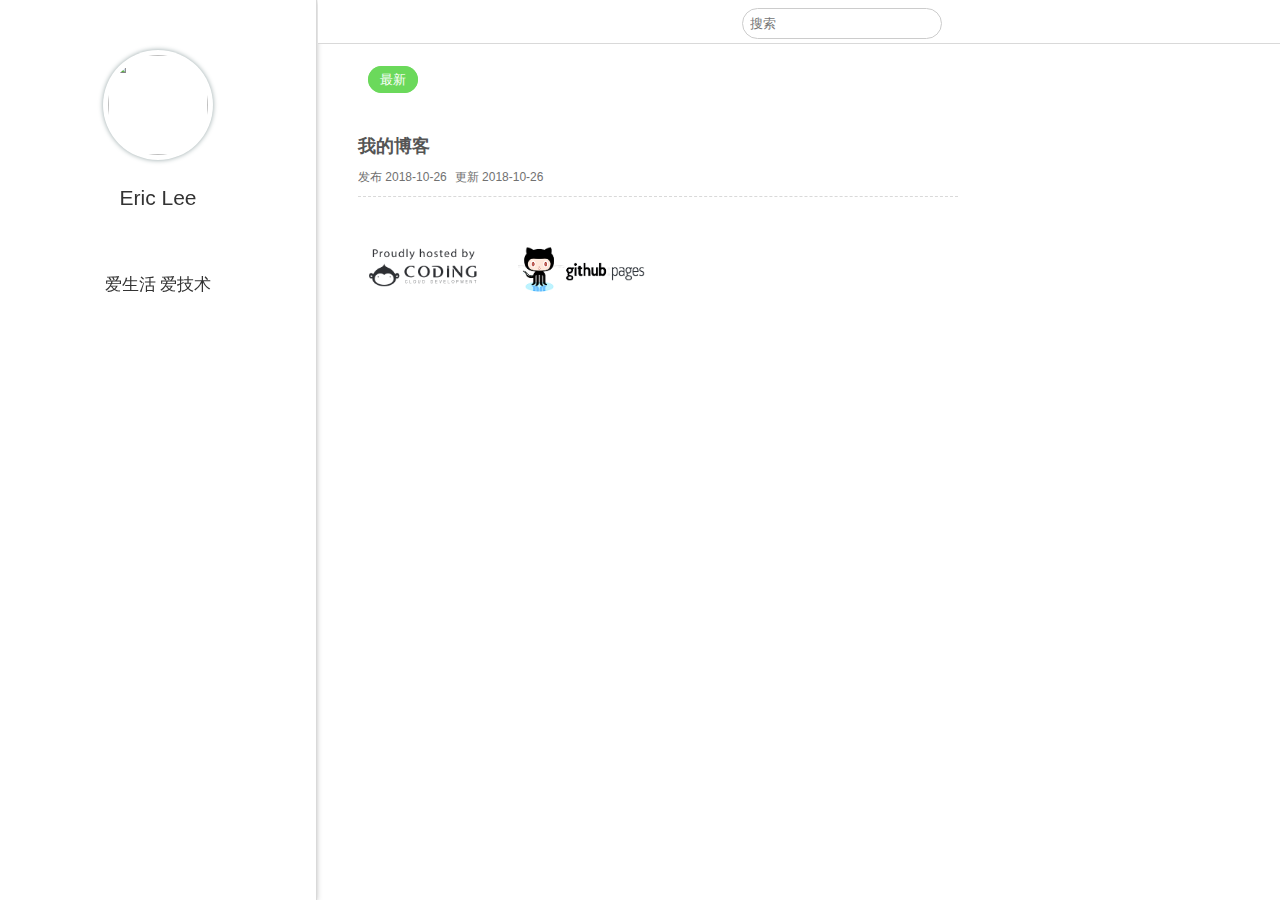
==== commit b7b31099: "Site updated: 2018-10-27 22:31:41" ====
--- a/index.html
+++ b/index.html
@@ -1,268 +1,117 @@
 <!DOCTYPE html>
-<html>
+<html lang="en">
 <head><meta name="generator" content="Hexo 3.8.0">
-  <meta charset="utf-8">
-  
-
-  
-  <title>蓝色西红柿</title>
-  <meta name="viewport" content="width=device-width, initial-scale=1, maximum-scale=1">
-  <meta property="og:type" content="website">
-<meta property="og:title" content="蓝色西红柿">
-<meta property="og:url" content="http://yoursite.com/index.html">
-<meta property="og:site_name" content="蓝色西红柿">
-<meta property="og:locale" content="zh-CN">
-<meta name="twitter:card" content="summary">
-<meta name="twitter:title" content="蓝色西红柿">
-  
-    <link rel="alternate" href="/atom.xml" title="蓝色西红柿" type="application/atom+xml">
+  <meta charset="UTF-8">
+  <meta http-equiv="X-UA-Compatible" content="IE=edge,chrome=1">
+  <meta name="viewport" content="width=device-width, initial-scale=1, maximum-scale=1, user-scalable=no">
+  <meta name="keywords" content="">
+  <meta name="description" content="">
+  <meta http-equiv="x-dns-prefetch-control" content="on">
+  <link rel="dns-prefetch" href="https://busuanzi.ibruce.info">
   
   
-    <link rel="icon" href="/favicon.png">
+  
+  <link rel="stylesheet" type="text/css" href="/./style/main.41bb69.css">
+	<link rel="shortcut icon" href="" title="Favicon">
+  <link rel="stylesheet" href="https://cdn.jsdelivr.net/npm/gitalk@1/dist/gitalk.css">
+	<title>Lee&#39;s site</title>
   
   
-    <link href="//fonts.googleapis.com/css?family=Source+Code+Pro" rel="stylesheet" type="text/css">
+</head>
+<body>
+<div class="left-aside">
+    <div class="face-img"><img src=""></div>
+    <div class="intro-word">
+        <h2>Eric Lee</h2>
+        <p>爱生活 爱技术</p>
+    </div>
+    <div class="sns">
+        <ul>
+            
+        </ul>
+    </div>
+</div>
+<div class="right-aside">
+    <div class="right-nav ms">
+        <div class="main">
+            <ul class="left">
+                
+            </ul>
+            <div class="search">
+                <input type="search" id="search" class="input-search" placeholder="搜索">
+                <i class="icon-search"></i>
+                <div class="search-result-box">
+                  <ul id="search-result">
+                  </ul>
+                </div>
+            </div>
+        </div>
+    </div>
+    <div class="right-main">
+        <div class="category">
+            <ul>
+                <li><a href="/" class="active">最新</a></li>
+                
+            </ul>
+        </div>
+        <div class="clear"></div>
+        <div class="list">
+            <div>
+                
+                
   
-  <link rel="stylesheet" href="/css/style.css">
-</head>
-</html>
-<body>
-  <div id="container">
-    <div id="wrap">
-      <header id="header">
-  <div id="banner"></div>
-  <div id="header-outer" class="outer">
-    <div id="header-title" class="inner">
-      <h1 id="logo-wrap">
-        <a href="/" id="logo">蓝色西红柿</a>
-      </h1>
-      
-        <h2 id="subtitle-wrap">
-          <a href="/" id="subtitle">人格独立 精神自由</a>
-        </h2>
-      
-    </div>
-    <div id="header-inner" class="inner">
-      <nav id="main-nav">
-        <a id="main-nav-toggle" class="nav-icon"></a>
-        
-          <a class="main-nav-link" href="/">Home</a>
-        
-          <a class="main-nav-link" href="/archives">Archives</a>
-        
-      </nav>
-      <nav id="sub-nav">
-        
-          <a id="nav-rss-link" class="nav-icon" href="/atom.xml" title="RSS Feed"></a>
-        
-        <a id="nav-search-btn" class="nav-icon" title="搜索"></a>
-      </nav>
-      <div id="search-form-wrap">
-        <form action="//google.com/search" method="get" accept-charset="UTF-8" class="search-form"><input type="search" name="q" class="search-form-input" placeholder="Search"><button type="submit" class="search-form-submit">&#xF002;</button><input type="hidden" name="sitesearch" value="http://yoursite.com"></form>
+    <div class="item">
+      <div class="title">
+        <a href="/2018/10/26/我的博客/">我的博客</a>
+      </div>
+      <div class="info">
+        <ul>
+          <li>发布 <time datetime="2018-10-26T11:00:04.000Z" itemprop="date">2018-10-26</time>
+          </li>
+          <li>更新 <time datetime="2018-10-26T11:00:05.113Z" itemprop="dateUpdated">2018-10-26</time>
+          </li>
+          <!--<li> 评论 <span id = "url::http://yoursite.com/2018/10/26/我的博客/" class = "cy_cmt_count" ></span>
+          </li>-->
+        </ul>
       </div>
     </div>
-  </div>
-</header>
-      <div class="outer">
-        <section id="main">
-  
-    <article id="post-我的博客" class="article article-type-post" itemscope="" itemprop="blogPost">
-  <div class="article-meta">
-    <a href="/2018/10/26/我的博客/" class="article-date">
-  <time datetime="2018-10-26T11:00:04.000Z" itemprop="datePublished">2018-10-26</time>
-</a>
-    
-  </div>
-  <div class="article-inner">
-    
-    
-      <header class="article-header">
-        
-  
-    <h1 itemprop="name">
-      <a class="article-title" href="/2018/10/26/我的博客/">我的博客</a>
-    </h1>
-  
-
-      </header>
-    
-    <div class="article-entry" itemprop="articleBody">
-      
-        
-      
-    </div>
-    <footer class="article-footer">
-      <a data-url="http://yoursite.com/2018/10/26/我的博客/" data-id="cjnpwow4m0000fouschhzv0kq" class="article-share-link">Share</a>
-      
-      
-    </footer>
-  </div>
-  
-</article>
-
-
-  
-    <article id="post-我的微博" class="article article-type-post" itemscope="" itemprop="blogPost">
-  <div class="article-meta">
-    <a href="/2018/10/26/我的微博/" class="article-date">
-  <time datetime="2018-10-26T06:26:45.000Z" itemprop="datePublished">2018-10-26</time>
-</a>
-    
-  </div>
-  <div class="article-inner">
-    
-    
-      <header class="article-header">
-        
-  
-    <h1 itemprop="name">
-      <a class="article-title" href="/2018/10/26/我的微博/">我的微博</a>
-    </h1>
-  
-
-      </header>
-    
-    <div class="article-entry" itemprop="articleBody">
-      
-        
-      
-    </div>
-    <footer class="article-footer">
-      <a data-url="http://yoursite.com/2018/10/26/我的微博/" data-id="cjnpwow4u0001fousc4bamgor" class="article-share-link">Share</a>
-      
-      
-    </footer>
-  </div>
-  
-</article>
-
-
-  
-    <article id="post-hello-world" class="article article-type-post" itemscope="" itemprop="blogPost">
-  <div class="article-meta">
-    <a href="/2018/10/26/hello-world/" class="article-date">
-  <time datetime="2018-10-26T05:37:13.425Z" itemprop="datePublished">2018-10-26</time>
-</a>
-    
-  </div>
-  <div class="article-inner">
-    
-    
-      <header class="article-header">
-        
-  
-    <h1 itemprop="name">
-      <a class="article-title" href="/2018/10/26/hello-world/">Hello World</a>
-    </h1>
-  
-
-      </header>
-    
-    <div class="article-entry" itemprop="articleBody">
-      
-        <p>Welcome to <a href="https://hexo.io/" target="_blank" rel="noopener">Hexo</a>! This is your very first post. Check <a href="https://hexo.io/docs/" target="_blank" rel="noopener">documentation</a> for more info. If you get any problems when using Hexo, you can find the answer in <a href="https://hexo.io/docs/troubleshooting.html" target="_blank" rel="noopener">troubleshooting</a> or you can ask me on <a href="https://github.com/hexojs/hexo/issues" target="_blank" rel="noopener">GitHub</a>.</p>
-<h2 id="Quick-Start"><a href="#Quick-Start" class="headerlink" title="Quick Start"></a>Quick Start</h2><h3 id="Create-a-new-post"><a href="#Create-a-new-post" class="headerlink" title="Create a new post"></a>Create a new post</h3><figure class="highlight bash"><table><tr><td class="gutter"><pre><span class="line">1</span><br></pre></td><td class="code"><pre><span class="line">$ hexo new <span class="string">"My New Post"</span></span><br></pre></td></tr></table></figure>
-<p>More info: <a href="https://hexo.io/docs/writing.html" target="_blank" rel="noopener">Writing</a></p>
-<h3 id="Run-server"><a href="#Run-server" class="headerlink" title="Run server"></a>Run server</h3><figure class="highlight bash"><table><tr><td class="gutter"><pre><span class="line">1</span><br></pre></td><td class="code"><pre><span class="line">$ hexo server</span><br></pre></td></tr></table></figure>
-<p>More info: <a href="https://hexo.io/docs/server.html" target="_blank" rel="noopener">Server</a></p>
-<h3 id="Generate-static-files"><a href="#Generate-static-files" class="headerlink" title="Generate static files"></a>Generate static files</h3><figure class="highlight bash"><table><tr><td class="gutter"><pre><span class="line">1</span><br></pre></td><td class="code"><pre><span class="line">$ hexo generate</span><br></pre></td></tr></table></figure>
-<p>More info: <a href="https://hexo.io/docs/generating.html" target="_blank" rel="noopener">Generating</a></p>
-<h3 id="Deploy-to-remote-sites"><a href="#Deploy-to-remote-sites" class="headerlink" title="Deploy to remote sites"></a>Deploy to remote sites</h3><figure class="highlight bash"><table><tr><td class="gutter"><pre><span class="line">1</span><br></pre></td><td class="code"><pre><span class="line">$ hexo deploy</span><br></pre></td></tr></table></figure>
-<p>More info: <a href="https://hexo.io/docs/deployment.html" target="_blank" rel="noopener">Deployment</a></p>
-
-      
-    </div>
-    <footer class="article-footer">
-      <a data-url="http://yoursite.com/2018/10/26/hello-world/" data-id="cjnpwow4y0002fousymvtrkcd" class="article-share-link">Share</a>
-      
-      
-    </footer>
-  </div>
-  
-</article>
-
-
   
 
 
-</section>
-        
-          <aside id="sidebar">
-  
-    
+                
+                
 
-  
-    
+            </div>
+        </div>
+        <div class="clear"></div>
+        <div class="hosted">
+          <ul>
+            <li class="coding">
+              <a href="https://coding.net/pages">
+                <img src="/./img/coding.png">
+              </a>
+            </li>
+            <li class="github-pages">
+              <a href="https://pages.github.com">
+                <img src="/./img/github-pages.png">
+              </a>
+            </li>
+          </ul>
+        </div>
+    </div>
+</div>
+<script>
+  var homeLeftBgArr = ''.split(',');
+  var homeLeftBgArrLen = homeLeftBgArr.length;
+  var leftBackgroundUrl = homeLeftBgArr[Math.floor(Math.random() * homeLeftBgArrLen)];
+  var homeLeftAsideNode = document.getElementsByClassName('left-aside')[0];
+  if (homeLeftAsideNode) {
+    homeLeftAsideNode.style.backgroundImage = 'url(' + leftBackgroundUrl + ')';
+  }
+</script>
+<script async src="//busuanzi.ibruce.info/busuanzi/2.3/busuanzi.pure.mini.js"></script>
 
-  
-    
-  
-    
-  <div class="widget-wrap">
-    <h3 class="widget-title">归档</h3>
-    <div class="widget">
-      <ul class="archive-list"><li class="archive-list-item"><a class="archive-list-link" href="/archives/2018/10/">十月 2018</a></li></ul>
-    </div>
-  </div>
+<script type="text/javascript" src="/./js/main.41bb69.js"></script>
 
-
-  
-    
-  <div class="widget-wrap">
-    <h3 class="widget-title">最新文章</h3>
-    <div class="widget">
-      <ul>
-        
-          <li>
-            <a href="/2018/10/26/我的博客/">我的博客</a>
-          </li>
-        
-          <li>
-            <a href="/2018/10/26/我的微博/">我的微博</a>
-          </li>
-        
-          <li>
-            <a href="/2018/10/26/hello-world/">Hello World</a>
-          </li>
-        
-      </ul>
-    </div>
-  </div>
-
-  
-</aside>
-        
-      </div>
-      <footer id="footer">
-  
-  <div class="outer">
-    <div id="footer-info" class="inner">
-      &copy; 2018 Eric Lee<br>
-      Powered by <a href="http://hexo.io/" target="_blank">Hexo</a>
-    </div>
-  </div>
-</footer>
-    </div>
-    <nav id="mobile-nav">
-  
-    <a href="/" class="mobile-nav-link">Home</a>
-  
-    <a href="/archives" class="mobile-nav-link">Archives</a>
-  
-</nav>
-    
-
-<script src="//ajax.googleapis.com/ajax/libs/jquery/2.0.3/jquery.min.js"></script>
-
-
-  <link rel="stylesheet" href="/fancybox/jquery.fancybox.css">
-  <script src="/fancybox/jquery.fancybox.pack.js"></script>
-
-
-<script src="/js/script.js"></script>
-
-
-
-  </div>
 </body>
-</html>+</html>
--- a/style/main.41bb69.css
+++ b/style/main.41bb69.css
@@ -0,0 +1,834 @@
+@charset "UTF-8";
+/*
+Theme Name: Sugar
+Theme URI: https://hufangyun.com
+Description: Hexo themes
+Version: 0.8
+Author: 小猿大圣
+Author URI: https://hufangyun.com
+*/
+/********* Global *********/
+* {
+  margin: 0;
+  padding: 0;
+  border: 0; }
+
+body {
+  font-family: -apple-system,"Helvetica Neue", "Helvetica", "Arial","PingFang SC","Hiragino Sans GB","WenQuanYi Micro Hei","Microsoft Yahei",sans-serif;
+  -webkit-font-smoothing: antialiased;
+  font-size: 14px;
+  line-height: 1.6;
+  color: #333333; }
+
+a {
+  text-decoration: none; }
+
+h1, h2, h3, h4, h5 {
+  font-weight: 500;
+  line-height: 1.2; }
+
+h2 {
+  padding-bottom: 10px; }
+
+h2, h3, h4 {
+  margin-top: 32px; }
+
+.clear {
+  clear: both; }
+
+.left {
+  float: left; }
+
+/*************** index *******************/
+.left-aside {
+  width: 256px;
+  background-size: cover;
+  position: fixed;
+  top: 0;
+  bottom: 0;
+  padding: 50px 30px 80px;
+  border-right: 1px solid #d9d9d9;
+  box-shadow: -1px 1px 6px rgba(0, 0, 0, 0.35);
+  text-align: center; }
+  .left-aside h2 {
+    margin: 24px 0 50px; }
+  .left-aside .face-img img {
+    border-radius: 50%;
+    height: 100px;
+    width: 100px;
+    transition: All ease-in-out 0.4s;
+    padding: 5px;
+    background: #fff;
+    box-shadow: 0 0 5px #95a5a6; }
+    .left-aside .face-img img:hover {
+      -webkit-transform: translate(0px, -10px);
+              transform: translate(0px, -10px); }
+  .left-aside .intro-word p {
+    margin: 12px;
+    font-size: 17px;
+    font-weight: 500; }
+  .left-aside .sns {
+    position: absolute;
+    bottom: 20%; }
+    .left-aside .sns li {
+      list-style: none;
+      float: left;
+      margin: 60px 10px 20px; }
+      .left-aside .sns li img {
+        width: 31px;
+        transition: All ease-in-out 0.4s; }
+        .left-aside .sns li img:hover {
+          -webkit-transform: rotate(360deg);
+                  transform: rotate(360deg); }
+    .left-aside .sns .tip {
+      padding: 0 14px;
+      position: absolute;
+      background-color: #2DCB70;
+      opacity: 0;
+      border-radius: 7%;
+      top: 105px;
+      height: 35px;
+      line-height: 35px;
+      color: #3D3D3D;
+      font-weight: bold;
+      white-space: nowrap;
+      transition: All ease-in-out 0.4s; }
+      .left-aside .sns .tip span {
+        position: absolute;
+        width: 0px;
+        height: 0px;
+        display: block;
+        top: -14px;
+        left: 50%;
+        margin-left: -6px;
+        border: 7px solid transparent;
+        border-bottom-color: #2DCB70; }
+
+.right-aside {
+  margin-left: 318px; }
+  .right-aside .nav-main {
+    width: 59%; }
+    .right-aside .nav-main .category {
+      margin-left: -10px; }
+  .right-aside .right-nav {
+    padding-left: 40px;
+    position: fixed;
+    top: 0;
+    width: 100%;
+    border-bottom: 1px solid #d9d9d9;
+    background-color: #fff; }
+    .right-aside .right-nav li {
+      list-style: none;
+      float: left;
+      line-height: 40px;
+      margin-right: 30px; }
+      .right-aside .right-nav li a {
+        color: #009800;
+        font-size: 18px;
+        font-weight: bold; }
+
+.search {
+  float: left;
+  color: #717171;
+  line-height: 40px;
+  margin-left: 30%;
+  position: relative; }
+  .search .input-search {
+    margin: 8px -31px 0  0;
+    border-radius: 2em;
+    padding: 7px;
+    border: 1px solid #cccccc;
+    width: 200px; }
+  .search input:focus {
+    outline: none; }
+  .search .search-result-box {
+    position: absolute;
+    top: 45px;
+    top: 45px;
+    left: -60%;
+    width: 400px;
+    max-height: 400px;
+    overflow-y: scroll;
+    display: none;
+    background: #FFFFFF;
+    border-radius: 2px;
+    box-shadow: 0 2px 5px 0 rgba(0, 0, 0, 0.16), 0 2px 10px 0 rgba(0, 0, 0, 0.12); }
+    .search .search-result-box #search-result li {
+      border-top: 1px solid #dadada;
+      padding: 10px 15px;
+      margin-left: 0px;
+      width: 370px; }
+      .search .search-result-box #search-result li a {
+        font-size: 15px; }
+        .search .search-result-box #search-result li a:hover {
+          color: #21D4FD;
+          background: linear-gradient(30deg, #21D4FD, #B721FF);
+          -webkit-background-clip: text;
+          -webkit-text-fill-color: transparent; }
+      .search .search-result-box #search-result li:first-child {
+        border-top: none; }
+      .search .search-result-box #search-result li .search-enter {
+        position: absolute;
+        right: 26px; }
+
+.right-main {
+  margin-top: 58px;
+  padding-left: 40px;
+  float: left; }
+
+.category li {
+  list-style: none;
+  float: left;
+  margin: 10px 0px 5px 10px; }
+  .category li a {
+    padding: 5px 11px;
+    border: 1px solid #d9d9d9;
+    border-radius: 15px;
+    box-sizing: border-box;
+    font-size: 13px;
+    font-weight: normal;
+    line-height: 1.5;
+    color: #555555; }
+    .category li a:hover {
+      border: 1px solid #6bd95b; }
+  .category li .active {
+    background: #6bd95b;
+    color: #ffffff;
+    border: 1px solid #6bd95b; }
+
+.list {
+  float: left;
+  margin-top: 15px; }
+
+.item {
+  width: 600px;
+  margin: 23px 0px;
+  border-bottom: 1px dashed #d9d9d9; }
+  .item a {
+    color: #555555;
+    font-size: 18px;
+    font-weight: bold;
+    line-height: 1.5; }
+    .item a:hover {
+      color: #21D4FD;
+      background: linear-gradient(30deg, #21D4FD, #B721FF);
+      -webkit-background-clip: text;
+      -webkit-text-fill-color: transparent; }
+
+.info {
+  overflow: auto; }
+  .info li {
+    float: left;
+    list-style: none;
+    margin: 8px 8px 8px 0px;
+    font-size: 12px;
+    color: #717171; }
+
+.current-menu-item a {
+  background-color: #6bd95b;
+  color: #fff; }
+
+/****************** hosted **********************/
+.hosted {
+  margin-top: 20px; }
+  .hosted ul li {
+    float: left;
+    list-style: none;
+    margin-right: 30px; }
+    .hosted ul li a {
+      width: 130px;
+      display: block; }
+      .hosted ul li a img {
+        width: 100%; }
+
+/***************** pages ************************/
+/*header top */
+.navbar-header {
+  position: absolute;
+  top: 0;
+  height: 60px;
+  width: 100%;
+  text-align: center;
+  z-index: 999;
+  background: none;
+  transition: background 0.5s; }
+  .navbar-header .blog-title {
+    display: none; }
+  .navbar-header.fixed-header {
+    position: fixed;
+    box-shadow: 0 0 3px rgba(14, 14, 14, 0.26);
+    background-color: rgba(255, 255, 255, 0.98); }
+    .navbar-header.fixed-header .blog-title {
+      line-height: 60px;
+      font-size: 18px;
+      color: #21D4FD;
+      background: linear-gradient(30deg, #21D4FD, #B721FF);
+      -webkit-background-clip: text;
+      -webkit-text-fill-color: transparent;
+      display: inline-block; }
+  .navbar-header .face-img {
+    display: none; }
+
+.header {
+  width: 100%;
+  background-color: #fff;
+  height: 55px;
+  border-bottom: 1px solid #eef2f8;
+  color: #88909a;
+  font-size: 20px; }
+  .header .icon-reorder {
+    position: absolute;
+    top: 14px;
+    left: 20px; }
+  .header h1 {
+    text-align: center;
+    font-size: 16px;
+    font-weight: normal;
+    line-height: 55px; }
+  .header a {
+    color: #88909a; }
+  .header .face {
+    position: absolute;
+    top: 14px;
+    right: 20px; }
+
+/* container main*/
+.article-title {
+  position: absolute;
+  top: 0;
+  width: 100%;
+  padding: 100px 0 25px 0;
+  text-align: center; }
+  .article-title h1.title {
+    color: #4d4d4d;
+    font-size: 40px; }
+  .article-title .article-info {
+    position: relative;
+    display: inline-block;
+    margin: 10px auto; }
+    .article-title .article-info li {
+      float: left;
+      list-style: none;
+      margin: 8px;
+      color: #666666;
+      font-size: 13px; }
+    .article-title .article-info:after {
+      content: '';
+      display: block;
+      clear: both; }
+
+.container {
+  width: 800px;
+  margin: 0 auto; }
+
+.article {
+  padding: 0px 30px 20px 20px;
+  word-break: break-word; }
+  .article h1 {
+    font-size: 24px; }
+  .article h2 {
+    border-bottom: 1px solid #eee;
+    font-size: 22px; }
+  .article h3 {
+    font-size: 20px; }
+  .article h4 {
+    font-size: 18px; }
+  .article h5 {
+    font-size: 16px; }
+  .article h6 {
+    font-size: 14px; }
+  .article .title {
+    word-break: break-all;
+    font-size: 24px;
+    font-weight: 500;
+    line-height: 1.2;
+    color: #333;
+    margin: 15px auto; }
+  .article p {
+    margin: 22px 0;
+    color: #555;
+    font-size: 14px;
+    line-height: 1.6;
+    text-align: justify; }
+    .article p strong {
+      font-weight: bold;
+      color: #333333; }
+  .article img {
+    padding: 3px;
+    border: 1px solid #ddd;
+    max-width: 100%;
+    margin: 8px auto 8px;
+    display: block; }
+  .article span.img-alt {
+    max-width: 80%;
+    position: relative;
+    left: 50%;
+    -webkit-transform: translateX(-50%);
+            transform: translateX(-50%);
+    display: inline-block;
+    padding: 0px 0 2px;
+    border-bottom: 1px solid #d9d9d9;
+    font-size: 12px;
+    color: #969696; }
+  .article blockquote {
+    padding: 10px 20px;
+    margin: 20px 0;
+    background-color: #F6F6F6;
+    border-left: 2px solid #49be38;
+    word-break: break-word; }
+    .article blockquote p:first-child {
+      margin-top: 0; }
+    .article blockquote p:last-child {
+      margin-bottom: 0; }
+  .article code {
+    padding: 2px 4px;
+    font-size: 13px;
+    color: #c7254e;
+    background-color: #f9f2f4;
+    border-radius: 4px; }
+  .article .content a {
+    color: #49be38;
+    border-bottom: 1px solid #49be38; }
+    .article .content a:hover {
+      color: #c7254e;
+      border-bottom: 1px solid  #c7254e;
+      background: none; }
+  .article .content ol, .article .content ul {
+    margin: 30px 0;
+    padding-left: 20px; }
+    .article .content ol li, .article .content ul li {
+      font-size: 14px;
+      line-height: 1.6;
+      color: #555;
+      margin: 8px 0; }
+      .article .content ol li:first-child, .article .content ul li:first-child {
+        margin-top: 0; }
+      .article .content ol li:last-child, .article .content ul li:last-child {
+        margin-bottom: 0; }
+  .article .content ol {
+    margin: 30px 45px; }
+    .article .content ol li {
+      list-style-type: decimal; }
+  .article .content table {
+    width: 100%;
+    border: 1px #E6E6E6 solid;
+    border-collapse: collapse; }
+  .article .content th {
+    background: #F3F3F3;
+    text-align: left; }
+  .article .content th, .article .content td {
+    border: 1px solid #E6E6E6;
+    padding: 5px 8px;
+    word-break: normal; }
+
+.article .image-caption {
+  width: 31%;
+  min-width: 20%;
+  padding: 10px;
+  text-align: center;
+  border-bottom: 1px solid #d9d9d9;
+  font-size: 13px;
+  color: #999999;
+  font-style: italic;
+  line-height: 1.7;
+  margin: 0 auto 20px; }
+
+.article h4 {
+  color: inherit;
+  line-height: 1.8;
+  text-rendering: optimizelegibility; }
+
+.article .content h2 {
+  margin-bottom: 10px; }
+
+.content blockquote p {
+  margin-bottom: 0; }
+
+.article table {
+  margin-bottom: 25px; }
+
+.article .support-author {
+  padding: 25px;
+  margin-bottom: 40px;
+  background-color: whitesmoke;
+  border-left: 4px solid #49be38;
+  box-sizing: border-box;
+  box-shadow: 0 0 1px #d9d9d9;
+  margin: 50px auto; }
+
+.article .support-author p {
+  margin: 0 auto 10px;
+  font-size: 17px;
+  font-weight: bold; }
+
+.support-author .btn-pay {
+  margin: 10px 15px 10px 0;
+  color: white;
+  border-color: #49be38;
+  background-color: #49be38;
+  border-radius: 4px;
+  padding: 4px 12px;
+  font-size: 14px;
+  line-height: 20px;
+  text-align: center; }
+
+.support-author .btn-pay:hover {
+  background-color: #f57e42; }
+
+.like {
+  width: 163px;
+  height: 50px;
+  line-height: 50px;
+  border: 1px solid #e78170;
+  border-radius: 40px;
+  font-size: 18px;
+  text-align: center;
+  color: #e78170;
+  margin: 0 auto; }
+
+.like a {
+  color: #e78170; }
+
+.like-button {
+  position: relative;
+  width: 60px;
+  height: 50px;
+  padding-right: 10px;
+  display: inline-block; }
+
+.like span {
+  position: relative;
+  height: 20px;
+  padding-left: 15px;
+  border-left: 1px solid;
+  cursor: pointer;
+  color: #e78170; }
+
+.like:hover {
+  background-color: #f6cec7;
+  border-color: #f6cec7; }
+
+.footer {
+  background-color: #EFEFEF;
+  border-top: 1px solid #d9d9d9;
+  margin: 10px auto 0;
+  text-align: center;
+  padding: 80px 0 10px;
+  line-height: 38px; }
+  .footer .info a {
+    color: #333; }
+    .footer .info a:hover {
+      color: #49be38; }
+
+/************** page *******************/
+.container .center {
+  text-align: center;
+  margin-top: 30px; }
+
+.container .f {
+  float: left;
+  margin: 30px 60px; }
+
+.leftAside {
+  width: 60px;
+  position: fixed;
+  top: 0px;
+  bottom: 0px;
+  background-color: #EFEFEF;
+  padding-top: 30px;
+  overflow-y: auto; }
+
+.leftAside .icon {
+  font-size: 21px;
+  text-align: center; }
+
+.leftAside .hoverShow {
+  display: none;
+  margin-left: 30px; }
+
+.leftAside .hoverShow a:link, .hoverShow a {
+  color: #2f2f2f;
+  line-height: 27px; }
+
+.leftAside .hoverShow .titleList {
+  margin-top: 20px; }
+
+.leftAside .hoverShow .titleList ul li {
+  margin-top: 8px; }
+
+.leftAside .hoverShow .titleList .archive {
+  display: none;
+  width: 223px;
+  white-space: nowrap;
+  /* 禁止自动换行 */
+  overflow: hidden;
+  /* 隐藏溢出的内容 */
+  text-overflow: ellipsis;
+  /* 溢出文本使用...代替 */
+  -o-text-overflow: ellipsis; }
+
+.leftAside .hoverShow .titleList .archive li a {
+  font-size: 14px; }
+
+.leftAside .hoverShow .titleList .tabs a {
+  background-color: #6666FF;
+  padding: 0 4px;
+  color: #fff;
+  border-radius: 15%;
+  margin: 4px;
+  float: left;
+  font-size: 13px; }
+
+.otherLink {
+  border-bottom: 1px solid #eeeeee;
+  border-top: 1px solid #eeeeee;
+  padding: 15px;
+  height: 30px;
+  color: #555555; }
+
+.otherLink a {
+  color: #555555; }
+
+.otherLink a:hover {
+  color: #000000; }
+
+.otherLink .previous {
+  float: left; }
+
+.otherLink .next {
+  float: right; }
+
+/******* index page nav *********/
+.page-nav {
+  margin: 50px auto 20px;
+  font-weight: 500;
+  text-decoration: none; }
+  .page-nav a:active, .page-nav a:link, .page-nav a:visited, .page-nav a:hover {
+    color: #888888; }
+  .page-nav .page-number {
+    padding: 6px 12px;
+    margin-left: -1px;
+    border: 1px solid #dddddd; }
+    .page-nav .page-number.current {
+      background: #15a829;
+      color: #ffffff;
+      padding: 7px 12px; }
+  .page-nav .extend {
+    padding: 6px 12px;
+    border: 1px solid #dddddd; }
+    .page-nav .extend.prev {
+      border-bottom-left-radius: 3px;
+      border-top-left-radius: 3px; }
+    .page-nav .extend.next {
+      margin-left: -1px;
+      border-bottom-right-radius: 3px;
+      border-top-right-radius: 3px; }
+  .page-nav .space {
+    padding: 6px 7px;
+    margin-left: -1px;
+    border: 1px solid #ddd; }
+
+/******** 代码高亮区 Mac装饰 *************/
+.highlight-wrap[data-rel] {
+  position: relative;
+  overflow: hidden;
+  border-radius: 5px;
+  box-shadow: 0 10px 30px 0px rgba(0, 0, 0, 0.4);
+  margin: 35px 0; }
+  .highlight-wrap[data-rel] ::-webkit-scrollbar {
+    height: 10px; }
+  .highlight-wrap[data-rel] ::-webkit-scrollbar-track {
+    -webkit-box-shadow: inset 0 0 6px rgba(0, 0, 0, 0.3);
+    border-radius: 10px; }
+  .highlight-wrap[data-rel] ::-webkit-scrollbar-thumb {
+    border-radius: 10px;
+    -webkit-box-shadow: inset 0 0 6px rgba(0, 0, 0, 0.5); }
+  .highlight-wrap[data-rel]::before {
+    color: white;
+    content: attr(data-rel);
+    height: 38px;
+    line-height: 38px;
+    background: #21252b;
+    color: #fff;
+    font-size: 16px;
+    position: absolute;
+    top: 0;
+    left: 0;
+    width: 100%;
+    font-family: 'Source Sans Pro', sans-serif;
+    font-weight: bold;
+    padding: 0px 80px;
+    text-indent: 15px;
+    float: left; }
+  .highlight-wrap[data-rel]::after {
+    content: " ";
+    position: absolute;
+    border-radius: 50%;
+    background: #fc625d;
+    width: 12px;
+    height: 12px;
+    top: 0;
+    left: 20px;
+    margin-top: 13px;
+    box-shadow: 20px 0px #fdbc40, 40px 0px #35cd4b;
+    z-index: 3; }
+
+/**********代码高亮**********/
+.article figure.highlight {
+  width: 100%;
+  overflow-x: auto;
+  background-color: #fdf6e3;
+  padding: 6px;
+  margin: 13px 0;
+  /* margin-top: -13px; 与标题之间没有间距 */
+  font-size: 14px;
+  border-radius: 5px;
+  color: #657b83; }
+  .article figure.highlight .title {
+    font-size: 14px; }
+
+.article figure.highlight pre {
+  /*white-space: pre-wrap;*/
+  word-wrap: break-word;
+  word-break: break-word; }
+
+.article figure.highlight table,
+.article figure.highlight tr,
+.article figure.highlight td {
+  border: none;
+  margin-bottom: 0; }
+
+.article code,
+.article figure.highlight .code,
+.article figure.highlight .line {
+  line-height: 2;
+  font-family: "Source Code Pro", Consolas, Monaco, Menlo, Consolas, monospace; }
+
+.article figure.highlight .comment,
+.article figure.highlight .quote {
+  color: #93a1a1; }
+
+/* Solarized Green */
+.article figure.highlight .keyword,
+.article figure.highlight .selector-tag,
+.article figure.highlight .addition {
+  color: #859900; }
+
+/* Solarized Cyan */
+.article figure.highlight .number,
+.article figure.highlight .string,
+.article figure.highlight .meta .article figure.highlight .meta-string,
+.article figure.highlight .literal,
+.article figure.highlight .doctag,
+.article figure.highlight .regexp {
+  color: #2aa198; }
+
+/* Solarized Blue */
+.article figure.highlight .title,
+.article figure.highlight .section,
+.article figure.highlight .name,
+.article figure.highlight .selector-id,
+.article figure.highlight .selector-class {
+  color: #268bd2; }
+
+/* Solarized Yellow */
+.article figure.highlight .attribute,
+.article figure.highlight .attr,
+.article figure.highlight .variable,
+.article figure.highlight .template-variable,
+.article figure.highlight .class .article figure.highlight .title,
+.article figure.highlight .type {
+  color: #b58900; }
+
+/* Solarized Orange */
+.article figure.highlight .symbol,
+.article figure.highlight .bullet,
+.article figure.highlight .subst,
+.article figure.highlight .meta,
+.article figure.highlight .meta .article figure.highlight .keyword,
+.article figure.highlight .selector-attr,
+.article figure.highlight .selector-pseudo,
+.article figure.highlight .link {
+  color: #cb4b16; }
+
+/* Solarized Red */
+.article figure.highlight .built_in,
+.article figure.highlight .deletion {
+  color: #dc322f; }
+
+.article figure.highlight .formula {
+  background: #eee8d5; }
+
+.article figure.highlight .emphasis {
+  font-style: italic; }
+
+.article figure.highlight .strong {
+  font-weight: bold; }
+
+/********响应式**********/
+@media screen and (max-width: 768px) {
+  /***header 左侧边栏 ****/
+  .left-aside {
+    width: 100%;
+    padding: 13px 0px 53px;
+    border-right: none;
+    position: static;
+    background: #FFF; }
+    .left-aside .face-img img {
+      height: 95px;
+      width: 95px; }
+    .left-aside h2 {
+      margin: 7px 0 7px;
+      font-size: 22px; }
+    .left-aside .sns {
+      width: 216px;
+      position: relative;
+      margin: 0 auto; }
+      .left-aside .sns li {
+        margin: 13px 10px 6px; }
+        .left-aside .sns li img {
+          width: 23px; }
+      .left-aside .sns .tip {
+        top: 50px; }
+  .ms {
+    display: none; }
+  /********** main ***********/
+  .right-aside {
+    width: 100%;
+    margin: 0 auto;
+    margin-left: 0px; }
+    .right-aside .right-main {
+      margin-top: 20px;
+      float: none;
+      padding-left: 0px;
+      width: 90%;
+      padding-top: 15px;
+      margin: 0 auto; }
+      .right-aside .right-main .category {
+        margin-left: -10px; }
+  .item {
+    width: 100%; }
+  .page-nav {
+    width: 200px; }
+  .hosted {
+    margin: 20px auto; }
+  /************ 文章页 **************/
+  .article-title {
+    padding: 80px 0 25px 0; }
+    .article-title h1.title {
+      font-size: 30px; }
+  .container {
+    width: 100%; }
+  .leftAside {
+    display: none; }
+  .navbar-header.fixed-header .face-img {
+    display: block;
+    margin: 0 auto;
+    line-height: 80px; }
+    .navbar-header.fixed-header .face-img img {
+      border-radius: 50%;
+      height: 30px;
+      width: 30px;
+      transition: All ease-in-out 0.4s; }
+  .navbar-header.fixed-header .blog-title {
+    display: none; } }
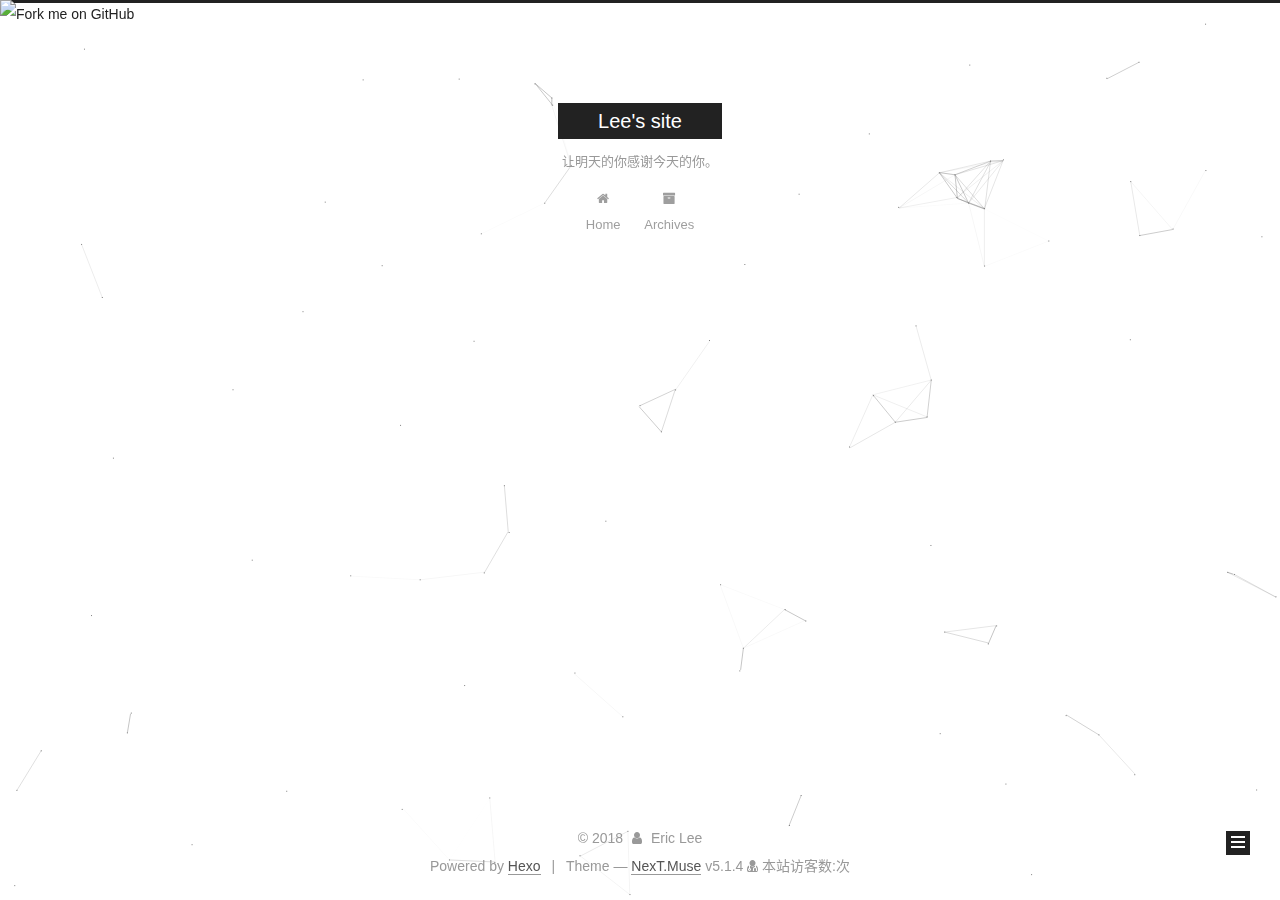
==== commit e5754f96: "Site updated: 2018-10-29 15:11:24" ====
--- a/index.html
+++ b/index.html
@@ -1,117 +1,665 @@
 <!DOCTYPE html>
-<html lang="en">
+
+
+
+  
+
+
+<html class="theme-next muse use-motion" lang="zh-CN">
 <head><meta name="generator" content="Hexo 3.8.0">
   <meta charset="UTF-8">
-  <meta http-equiv="X-UA-Compatible" content="IE=edge,chrome=1">
-  <meta name="viewport" content="width=device-width, initial-scale=1, maximum-scale=1, user-scalable=no">
-  <meta name="keywords" content="">
-  <meta name="description" content="">
-  <meta http-equiv="x-dns-prefetch-control" content="on">
-  <link rel="dns-prefetch" href="https://busuanzi.ibruce.info">
-  
-  
-  
-  <link rel="stylesheet" type="text/css" href="/./style/main.41bb69.css">
-	<link rel="shortcut icon" href="" title="Favicon">
-  <link rel="stylesheet" href="https://cdn.jsdelivr.net/npm/gitalk@1/dist/gitalk.css">
-	<title>Lee&#39;s site</title>
-  
-  
+<meta http-equiv="X-UA-Compatible" content="IE=edge">
+<meta name="viewport" content="width=device-width, initial-scale=1, maximum-scale=1">
+<meta name="theme-color" content="#222">
+
+
+
+
+
+
+
+
+
+<meta http-equiv="Cache-Control" content="no-transform">
+<meta http-equiv="Cache-Control" content="no-siteapp">
+
+
+
+
+
+
+
+
+
+
+
+
+
+
+
+
+  
+  
+  <link href="/lib/fancybox/source/jquery.fancybox.css?v=2.1.5" rel="stylesheet" type="text/css">
+
+
+
+
+
+
+
+<link href="/lib/font-awesome/css/font-awesome.min.css?v=4.6.2" rel="stylesheet" type="text/css">
+
+<link href="/css/main.css?v=5.1.4" rel="stylesheet" type="text/css">
+
+
+  <link rel="apple-touch-icon" sizes="180x180" href="/images/apple-touch-icon-next.png?v=5.1.4">
+
+
+  <link rel="icon" type="image/png" sizes="32x32" href="/images/favicon-32x32-next.png?v=5.1.4">
+
+
+  <link rel="icon" type="image/png" sizes="16x16" href="/images/favicon-16x16-next.png?v=5.1.4">
+
+
+  <link rel="mask-icon" href="/images/logo.svg?v=5.1.4" color="#222">
+
+
+
+
+
+  <meta name="keywords" content="Hexo, NexT">
+
+
+
+
+
+  <link rel="alternate" href="/atom.xml" title="Lee's site" type="application/atom+xml">
+
+
+
+
+
+
+<meta name="description" content="爱生活 爱技术">
+<meta property="og:type" content="website">
+<meta property="og:title" content="Lee&#39;s site">
+<meta property="og:url" content="http://yoursite.com/index.html">
+<meta property="og:site_name" content="Lee&#39;s site">
+<meta property="og:description" content="爱生活 爱技术">
+<meta property="og:locale" content="zh-CN">
+<meta name="twitter:card" content="summary">
+<meta name="twitter:title" content="Lee&#39;s site">
+<meta name="twitter:description" content="爱生活 爱技术">
+
+
+
+<script type="text/javascript" id="hexo.configurations">
+  var NexT = window.NexT || {};
+  var CONFIG = {
+    root: '/',
+    scheme: 'Muse',
+    version: '5.1.4',
+    sidebar: {"position":"left","display":"post","offset":12,"b2t":false,"scrollpercent":false,"onmobile":false},
+    fancybox: true,
+    tabs: true,
+    motion: {"enable":true,"async":false,"transition":{"post_block":"fadeIn","post_header":"slideDownIn","post_body":"slideDownIn","coll_header":"slideLeftIn","sidebar":"slideUpIn"}},
+    duoshuo: {
+      userId: '0',
+      author: 'Author'
+    },
+    algolia: {
+      applicationID: '',
+      apiKey: '',
+      indexName: '',
+      hits: {"per_page":10},
+      labels: {"input_placeholder":"Search for Posts","hits_empty":"We didn't find any results for the search: ${query}","hits_stats":"${hits} results found in ${time} ms"}
+    }
+  };
+</script>
+
+
+
+  <link rel="canonical" href="http://yoursite.com/">
+
+
+
+
+
+  <title>Lee's site</title>
+  
+
+
+
+
+
+
+
+
 </head>
-<body>
-<div class="left-aside">
-    <div class="face-img"><img src=""></div>
-    <div class="intro-word">
-        <h2>Eric Lee</h2>
-        <p>爱生活 爱技术</p>
+
+<body itemscope="" itemtype="http://schema.org/WebPage" lang="zh-CN">
+
+  
+  
+    
+  
+
+  <div class="container sidebar-position-left 
+  page-home">
+    <div class="headband"></div>
+
+    <a href="https://coreleel.github.io/coreleel"><img style="position: absolute; top: 0; left: 0; border: 0;" src="https://s3.amazonaws.com/github/ribbons/forkme_left_green_007200.png" alt="Fork me on GitHub"></a>
+
+    <header id="header" class="header" itemscope="" itemtype="http://schema.org/WPHeader">
+      <div class="header-inner"><div class="site-brand-wrapper">
+  <div class="site-meta ">
+    
+
+    <div class="custom-logo-site-title">
+      <a href="/" class="brand" rel="start">
+        <span class="logo-line-before"><i></i></span>
+        <span class="site-title">Lee's site</span>
+        <span class="logo-line-after"><i></i></span>
+      </a>
     </div>
-    <div class="sns">
-        <ul>
-            
-        </ul>
+      
+        <p class="site-subtitle">让明天的你感谢今天的你。</p>
+      
+  </div>
+
+  <div class="site-nav-toggle">
+    <button>
+      <span class="btn-bar"></span>
+      <span class="btn-bar"></span>
+      <span class="btn-bar"></span>
+    </button>
+  </div>
+</div>
+
+<nav class="site-nav">
+  
+
+  
+    <ul id="menu" class="menu">
+      
+        
+        <li class="menu-item menu-item-home">
+          <a href="/" rel="section">
+            
+              <i class="menu-item-icon fa fa-fw fa-home"></i> <br>
+            
+            Home
+          </a>
+        </li>
+      
+        
+        <li class="menu-item menu-item-archives">
+          <a href="/archives/" rel="section">
+            
+              <i class="menu-item-icon fa fa-fw fa-archive"></i> <br>
+            
+            Archives
+          </a>
+        </li>
+      
+
+      
+    </ul>
+  
+
+  
+</nav>
+
+
+
+ </div>
+    </header>
+
+    <main id="main" class="main">
+      <div class="main-inner">
+        <div class="content-wrap">
+          <div id="content" class="content">
+            
+  <section id="posts" class="posts-expand">
+    
+      
+
+  
+
+  
+  
+  
+
+  <article class="post post-type-normal" itemscope="" itemtype="http://schema.org/Article">
+  
+  
+  
+  <div class="post-block">
+    <link itemprop="mainEntityOfPage" href="http://yoursite.com/2018/10/26/我的博客/">
+
+    <span hidden itemprop="author" itemscope="" itemtype="http://schema.org/Person">
+      <meta itemprop="name" content="Eric Lee">
+      <meta itemprop="description" content="">
+      <meta itemprop="image" content="/images/avatar.gif">
+    </span>
+
+    <span hidden itemprop="publisher" itemscope="" itemtype="http://schema.org/Organization">
+      <meta itemprop="name" content="Lee's site">
+    </span>
+
+    
+      <header class="post-header">
+
+        
+        
+          <h1 class="post-title" itemprop="name headline">
+                
+                <a class="post-title-link" href="/2018/10/26/我的博客/" itemprop="url">我的博客</a></h1>
+        
+
+        <div class="post-meta">
+          <span class="post-time">
+            
+              <span class="post-meta-item-icon">
+                <i class="fa fa-calendar-o"></i>
+              </span>
+              
+                <span class="post-meta-item-text">Posted on</span>
+              
+              <time title="Post created" itemprop="dateCreated datePublished" datetime="2018-10-26T19:00:04+08:00">
+                2018-10-26
+              </time>
+            
+
+            
+
+            
+          </span>
+
+          
+
+          
+            
+          
+
+          
+          
+
+          
+
+          
+
+          
+
+        </div>
+      </header>
+    
+
+    
+    
+    
+    <div class="post-body" itemprop="articleBody">
+
+      
+      
+
+      
+        
+          
+            
+          
+        
+      
     </div>
+    
+    
+    
+
+    
+
+    
+
+    
+    <div>
+  		
+	</div>
+    <footer class="post-footer">
+      
+
+      
+
+      
+
+      
+      
+        <div class="post-eof"></div>
+      
+    </footer>
+  </div>
+  
+  
+  
+  </article>
+
+
+    
+  </section>
+
+  
+
+
+          </div>
+          
+
+
+          
+
+        </div>
+        
+          
+  
+  <div class="sidebar-toggle">
+    <div class="sidebar-toggle-line-wrap">
+      <span class="sidebar-toggle-line sidebar-toggle-line-first"></span>
+      <span class="sidebar-toggle-line sidebar-toggle-line-middle"></span>
+      <span class="sidebar-toggle-line sidebar-toggle-line-last"></span>
+    </div>
+  </div>
+
+  <aside id="sidebar" class="sidebar">
+    
+    <div class="sidebar-inner">
+
+      
+
+      
+
+      <section class="site-overview-wrap sidebar-panel sidebar-panel-active">
+        <div class="site-overview">
+          <div class="site-author motion-element" itemprop="author" itemscope="" itemtype="http://schema.org/Person">
+            
+              <p class="site-author-name" itemprop="name">Eric Lee</p>
+              <p class="site-description motion-element" itemprop="description">爱生活 爱技术</p>
+          </div>
+
+          <nav class="site-state motion-element">
+
+            
+              <div class="site-state-item site-state-posts">
+              
+                <a href="/archives/">
+              
+                  <span class="site-state-item-count">1</span>
+                  <span class="site-state-item-name">posts</span>
+                </a>
+              </div>
+            
+
+            
+
+            
+
+          </nav>
+
+          
+            <div class="feed-link motion-element">
+              <a href="/atom.xml" rel="alternate">
+                <i class="fa fa-rss"></i>
+                RSS
+              </a>
+            </div>
+          
+
+          
+            <div class="links-of-author motion-element">
+                
+                  <span class="links-of-author-item">
+                    <a href="https://github.com/coreleel" target="_blank" title="GitHub">
+                      
+                        <i class="fa fa-fw fa-globe"></i>GitHub</a>
+                  </span>
+                
+                  <span class="links-of-author-item">
+                    <a href="https://blog.csdn.net/tomatolee221" target="_blank" title="csdn">
+                      
+                        <i class="fa fa-fw fa-globe"></i>csdn</a>
+                  </span>
+                
+                  <span class="links-of-author-item">
+                    <a href="https://m.weibo.cn/u/6087399962" target="_blank" title="weibo">
+                      
+                        <i class="fa fa-fw fa-globe"></i>weibo</a>
+                  </span>
+                
+            </div>
+          
+
+          
+          
+
+          
+          
+
+          
+
+        </div>
+      </section>
+
+      
+
+      
+
+    </div>
+  </aside>
+
+
+        
+      </div>
+    </main>
+
+    <footer id="footer" class="footer">
+      <div class="footer-inner">
+        
+<script async src="https://dn-lbstatics.qbox.me/busuanzi/2.3/busuanzi.pure.mini.js"></script>
+
+
+<div class="copyright">&copy; <span itemprop="copyrightYear">2018</span>
+  <span class="with-love">
+    <i class="fa fa-user"></i>
+  </span>
+  <span class="author" itemprop="copyrightHolder">Eric Lee</span>
+
+  
 </div>
-<div class="right-aside">
-    <div class="right-nav ms">
-        <div class="main">
-            <ul class="left">
-                
-            </ul>
-            <div class="search">
-                <input type="search" id="search" class="input-search" placeholder="搜索">
-                <i class="icon-search"></i>
-                <div class="search-result-box">
-                  <ul id="search-result">
-                  </ul>
-                </div>
-            </div>
-        </div>
-    </div>
-    <div class="right-main">
-        <div class="category">
-            <ul>
-                <li><a href="/" class="active">最新</a></li>
-                
-            </ul>
-        </div>
-        <div class="clear"></div>
-        <div class="list">
-            <div>
-                
-                
-  
-    <div class="item">
-      <div class="title">
-        <a href="/2018/10/26/我的博客/">我的博客</a>
+
+
+  <div class="powered-by">Powered by <a class="theme-link" target="_blank" href="https://hexo.io">Hexo</a></div>
+
+
+
+  <span class="post-meta-divider">|</span>
+
+
+
+  <div class="theme-info">Theme &mdash; <a class="theme-link" target="_blank" href="https://github.com/iissnan/hexo-theme-next">NexT.Muse</a> v5.1.4</div>
+
+
+
+
+<div class="powered-by">
+<i class="fa fa-user-md"></i><span id="busuanzi_container_site_uv">
+  本站访客数:<span id="busuanzi_value_site_pv"></span>次
+</span>
+</div>
+        
+
+
+
+
+
+
+
+        
       </div>
-      <div class="info">
-        <ul>
-          <li>发布 <time datetime="2018-10-26T11:00:04.000Z" itemprop="date">2018-10-26</time>
-          </li>
-          <li>更新 <time datetime="2018-10-26T11:00:05.113Z" itemprop="dateUpdated">2018-10-26</time>
-          </li>
-          <!--<li> 评论 <span id = "url::http://yoursite.com/2018/10/26/我的博客/" class = "cy_cmt_count" ></span>
-          </li>-->
-        </ul>
+    </footer>
+
+    
+      <div class="back-to-top">
+        <i class="fa fa-arrow-up"></i>
+        
       </div>
-    </div>
-  
-
-
-                
-                
-
-            </div>
-        </div>
-        <div class="clear"></div>
-        <div class="hosted">
-          <ul>
-            <li class="coding">
-              <a href="https://coding.net/pages">
-                <img src="/./img/coding.png">
-              </a>
-            </li>
-            <li class="github-pages">
-              <a href="https://pages.github.com">
-                <img src="/./img/github-pages.png">
-              </a>
-            </li>
-          </ul>
-        </div>
-    </div>
-</div>
-<script>
-  var homeLeftBgArr = ''.split(',');
-  var homeLeftBgArrLen = homeLeftBgArr.length;
-  var leftBackgroundUrl = homeLeftBgArr[Math.floor(Math.random() * homeLeftBgArrLen)];
-  var homeLeftAsideNode = document.getElementsByClassName('left-aside')[0];
-  if (homeLeftAsideNode) {
-    homeLeftAsideNode.style.backgroundImage = 'url(' + leftBackgroundUrl + ')';
+    
+
+    
+
+  </div>
+
+  
+
+<script type="text/javascript">
+  if (Object.prototype.toString.call(window.Promise) !== '[object Function]') {
+    window.Promise = null;
   }
 </script>
-<script async src="//busuanzi.ibruce.info/busuanzi/2.3/busuanzi.pure.mini.js"></script>
-
-<script type="text/javascript" src="/./js/main.41bb69.js"></script>
+
+
+
+
+
+
+
+
+
+  
+
+
+  
+
+
+
+
+
+
+
+
+
+
+
+  
+  
+    <script type="text/javascript" src="/lib/jquery/index.js?v=2.1.3"></script>
+  
+
+  
+  
+    <script type="text/javascript" src="/lib/fastclick/lib/fastclick.min.js?v=1.0.6"></script>
+  
+
+  
+  
+    <script type="text/javascript" src="/lib/jquery_lazyload/jquery.lazyload.js?v=1.9.7"></script>
+  
+
+  
+  
+    <script type="text/javascript" src="/lib/velocity/velocity.min.js?v=1.2.1"></script>
+  
+
+  
+  
+    <script type="text/javascript" src="/lib/velocity/velocity.ui.min.js?v=1.2.1"></script>
+  
+
+  
+  
+    <script type="text/javascript" src="/lib/fancybox/source/jquery.fancybox.pack.js?v=2.1.5"></script>
+  
+
+  
+  
+    <script type="text/javascript" src="/lib/canvas-nest/canvas-nest.min.js"></script>
+  
+
+
+  
+
+
+  <script type="text/javascript" src="/js/src/utils.js?v=5.1.4"></script>
+
+  <script type="text/javascript" src="/js/src/motion.js?v=5.1.4"></script>
+
+
+
+  
+  
+
+  
+
+  
+
+
+  <script type="text/javascript" src="/js/src/bootstrap.js?v=5.1.4"></script>
+
+
+
+  
+
+
+  
+
+
+
+
+	
+
+
+
+
+
+  
+
+
+
+
+
+  
+
+
+
+
+
+
+
+
+
+
+
+
+  
+
+
+
+
+
+  
+
+  
+
+  
+
+  
+  
+
+  
+
+  
+
+  
+
+
+  
+<script type="text/javascript" src="//cdn.bootcss.com/canvas-nest.js/1.0.0/canvas-nest.min.js"></script>
 
 </body>
 </html>
--- a/css/main.css
+++ b/css/main.css
@@ -0,0 +1,2800 @@
+/* normalize.css v3.0.2 | MIT License | git.io/normalize */
+html {
+  font-family: sans-serif; /* 1 */
+  -ms-text-size-adjust: 100%; /* 2 */
+  -webkit-text-size-adjust: 100%; /* 2 */
+}
+body {
+  margin: 0;
+}
+article,
+aside,
+details,
+figcaption,
+figure,
+footer,
+header,
+hgroup,
+main,
+menu,
+nav,
+section,
+summary {
+  display: block;
+}
+audio,
+canvas,
+progress,
+video {
+  display: inline-block; /* 1 */
+  vertical-align: baseline; /* 2 */
+}
+audio:not([controls]) {
+  display: none;
+  height: 0;
+}
+[hidden],
+template {
+  display: none;
+}
+a {
+  background-color: transparent;
+}
+a:active,
+a:hover {
+  outline: 0;
+}
+abbr[title] {
+  border-bottom: 1px dotted;
+}
+b,
+strong {
+  font-weight: bold;
+}
+dfn {
+  font-style: italic;
+}
+h1 {
+  font-size: 2em;
+  margin: 0.67em 0;
+}
+mark {
+  background: #ff0;
+  color: #000;
+}
+small {
+  font-size: 80%;
+}
+sub,
+sup {
+  font-size: 75%;
+  line-height: 0;
+  position: relative;
+  vertical-align: baseline;
+}
+sup {
+  top: -0.5em;
+}
+sub {
+  bottom: -0.25em;
+}
+img {
+  border: 0;
+}
+svg:not(:root) {
+  overflow: hidden;
+}
+figure {
+  margin: 1em 40px;
+}
+hr {
+  -moz-box-sizing: content-box;
+  box-sizing: content-box;
+  height: 0;
+}
+pre {
+  overflow: auto;
+}
+code,
+kbd,
+pre,
+samp {
+  font-family: monospace, monospace;
+  font-size: 1em;
+}
+button,
+input,
+optgroup,
+select,
+textarea {
+  color: inherit; /* 1 */
+  font: inherit; /* 2 */
+  margin: 0; /* 3 */
+}
+button {
+  overflow: visible;
+}
+button,
+select {
+  text-transform: none;
+}
+button,
+html input[type="button"],
+input[type="reset"],
+input[type="submit"] {
+  -webkit-appearance: button; /* 2 */
+  cursor: pointer; /* 3 */
+}
+button[disabled],
+html input[disabled] {
+  cursor: default;
+}
+button::-moz-focus-inner,
+input::-moz-focus-inner {
+  border: 0;
+  padding: 0;
+}
+input {
+  line-height: normal;
+}
+input[type="checkbox"],
+input[type="radio"] {
+  box-sizing: border-box; /* 1 */
+  padding: 0; /* 2 */
+}
+input[type="number"]::-webkit-inner-spin-button,
+input[type="number"]::-webkit-outer-spin-button {
+  height: auto;
+}
+input[type="search"] {
+  -webkit-appearance: textfield; /* 1 */
+  -moz-box-sizing: content-box;
+  -webkit-box-sizing: content-box; /* 2 */
+  box-sizing: content-box;
+}
+input[type="search"]::-webkit-search-cancel-button,
+input[type="search"]::-webkit-search-decoration {
+  -webkit-appearance: none;
+}
+fieldset {
+  border: 1px solid #c0c0c0;
+  margin: 0 2px;
+  padding: 0.35em 0.625em 0.75em;
+}
+legend {
+  border: 0; /* 1 */
+  padding: 0; /* 2 */
+}
+textarea {
+  overflow: auto;
+}
+optgroup {
+  font-weight: bold;
+}
+table {
+  border-collapse: collapse;
+  border-spacing: 0;
+}
+td,
+th {
+  padding: 0;
+}
+::selection {
+  background: #262a30;
+  color: #fff;
+}
+body {
+  position: relative;
+  font-family: 'Lato', "PingFang SC", "Microsoft YaHei", sans-serif;
+  font-size: 14px;
+  line-height: 2;
+  color: #555;
+  background: #fff;
+}
+@media (max-width: 767px) {
+  body {
+    padding-right: 0 !important;
+  }
+}
+@media (min-width: 768px) and (max-width: 991px) {
+  body {
+    padding-right: 0 !important;
+  }
+}
+@media (min-width: 1600px) {
+  body {
+    font-size: 16px;
+  }
+}
+h1,
+h2,
+h3,
+h4,
+h5,
+h6 {
+  margin: 0;
+  padding: 0;
+  font-weight: bold;
+  line-height: 1.5;
+  font-family: 'Lato', "PingFang SC", "Microsoft YaHei", sans-serif;
+}
+h2,
+h3,
+h4,
+h5,
+h6 {
+  margin: 20px 0 15px;
+}
+h1 {
+  font-size: 22px;
+}
+@media (max-width: 767px) {
+  h1 {
+    font-size: 18px;
+  }
+}
+h2 {
+  font-size: 20px;
+}
+@media (max-width: 767px) {
+  h2 {
+    font-size: 16px;
+  }
+}
+h3 {
+  font-size: 18px;
+}
+@media (max-width: 767px) {
+  h3 {
+    font-size: 14px;
+  }
+}
+h4 {
+  font-size: 16px;
+}
+@media (max-width: 767px) {
+  h4 {
+    font-size: 12px;
+  }
+}
+h5 {
+  font-size: 14px;
+}
+@media (max-width: 767px) {
+  h5 {
+    font-size: 10px;
+  }
+}
+h6 {
+  font-size: 12px;
+}
+@media (max-width: 767px) {
+  h6 {
+    font-size: 8px;
+  }
+}
+p {
+  margin: 0 0 20px 0;
+}
+a {
+  color: #555;
+  text-decoration: none;
+  outline: none;
+  border-bottom: 1px solid #999;
+  word-wrap: break-word;
+}
+a:hover {
+  color: #222;
+  border-bottom-color: #222;
+}
+blockquote {
+  margin: 0;
+  padding: 0;
+}
+img {
+  display: block;
+  margin: auto;
+  max-width: 100%;
+  height: auto;
+}
+hr {
+  margin: 40px 0;
+  height: 3px;
+  border: none;
+  background-color: #ddd;
+  background-image: repeating-linear-gradient(-45deg, #fff, #fff 4px, transparent 4px, transparent 8px);
+}
+blockquote {
+  padding: 0 15px;
+  color: #666;
+  border-left: 4px solid #ddd;
+}
+blockquote cite::before {
+  content: "-";
+  padding: 0 5px;
+}
+dt {
+  font-weight: 700;
+}
+dd {
+  margin: 0;
+  padding: 0;
+}
+kbd {
+  border: 1px solid #ccc;
+  border-radius: 0.2em;
+  box-shadow: 0.1em 0.1em 0.2em rgba(0,0,0,0.1);
+  background-color: #f9f9f9;
+  font-family: inherit;
+  background-image: -webkit-linear-gradient(top, #eee, #fff, #eee);
+  padding: 0.1em 0.3em;
+  white-space: nowrap;
+}
+.text-left {
+  text-align: left;
+}
+.text-center {
+  text-align: center;
+}
+.text-right {
+  text-align: right;
+}
+.text-justify {
+  text-align: justify;
+}
+.text-nowrap {
+  white-space: nowrap;
+}
+.text-lowercase {
+  text-transform: lowercase;
+}
+.text-uppercase {
+  text-transform: uppercase;
+}
+.text-capitalize {
+  text-transform: capitalize;
+}
+.center-block {
+  display: block;
+  margin-left: auto;
+  margin-right: auto;
+}
+.clearfix:before,
+.clearfix:after {
+  content: " ";
+  display: table;
+}
+.clearfix:after {
+  clear: both;
+}
+.pullquote {
+  width: 45%;
+}
+.pullquote.left {
+  float: left;
+  margin-left: 5px;
+  margin-right: 10px;
+}
+.pullquote.right {
+  float: right;
+  margin-left: 10px;
+  margin-right: 5px;
+}
+.affix.affix.affix {
+  position: fixed;
+}
+.translation {
+  margin-top: -20px;
+  font-size: 14px;
+  color: #999;
+}
+.scrollbar-measure {
+  width: 100px;
+  height: 100px;
+  overflow: scroll;
+  position: absolute;
+  top: -9999px;
+}
+.use-motion .motion-element {
+  opacity: 0;
+}
+table {
+  margin: 20px 0;
+  width: 100%;
+  border-collapse: collapse;
+  border-spacing: 0;
+  border: 1px solid #ddd;
+  font-size: 14px;
+  table-layout: fixed;
+  word-wrap: break-all;
+}
+table>tbody>tr:nth-of-type(odd) {
+  background-color: #f9f9f9;
+}
+table>tbody>tr:hover {
+  background-color: #f5f5f5;
+}
+caption,
+th,
+td {
+  padding: 8px;
+  text-align: left;
+  vertical-align: middle;
+  font-weight: normal;
+}
+th,
+td {
+  border-bottom: 3px solid #ddd;
+  border-right: 1px solid #eee;
+}
+th {
+  padding-bottom: 10px;
+  font-weight: 700;
+}
+td {
+  border-bottom-width: 1px;
+}
+html,
+body {
+  height: 100%;
+}
+.container {
+  position: relative;
+  min-height: 100%;
+}
+.header-inner {
+  margin: 0 auto;
+  padding: 100px 0 70px;
+  width: 700px;
+}
+@media (min-width: 1600px) {
+  .container .header-inner {
+    width: 900px;
+  }
+}
+.main {
+  padding-bottom: 150px;
+}
+.main-inner {
+  margin: 0 auto;
+  width: 700px;
+}
+@media (min-width: 1600px) {
+  .container .main-inner {
+    width: 900px;
+  }
+}
+.footer {
+  position: absolute;
+  left: 0;
+  bottom: 0;
+  width: 100%;
+  min-height: 50px;
+}
+.footer-inner {
+  box-sizing: border-box;
+  margin: 20px auto;
+  width: 700px;
+}
+@media (min-width: 1600px) {
+  .container .footer-inner {
+    width: 900px;
+  }
+}
+pre,
+.highlight {
+  overflow: auto;
+  margin: 20px 0;
+  padding: 0;
+  font-size: 13px;
+  color: #4d4d4c;
+  background: #f7f7f7;
+  line-height: 1.6;
+}
+pre,
+code {
+  font-family: consolas, Menlo, "PingFang SC", "Microsoft YaHei", monospace;
+}
+code {
+  padding: 2px 4px;
+  word-wrap: break-word;
+  color: #555;
+  background: #eee;
+  border-radius: 3px;
+  font-size: 13px;
+}
+pre {
+  padding: 10px;
+}
+pre code {
+  padding: 0;
+  color: #4d4d4c;
+  background: none;
+  text-shadow: none;
+}
+.highlight {
+  border-radius: 1px;
+}
+.highlight pre {
+  border: none;
+  margin: 0;
+  padding: 10px 0;
+}
+.highlight table {
+  margin: 0;
+  width: auto;
+  border: none;
+}
+.highlight td {
+  border: none;
+  padding: 0;
+}
+.highlight figcaption {
+  font-size: 1em;
+  color: #4d4d4c;
+  line-height: 1em;
+  margin-bottom: 1em;
+}
+.highlight figcaption:before,
+.highlight figcaption:after {
+  content: " ";
+  display: table;
+}
+.highlight figcaption:after {
+  clear: both;
+}
+.highlight figcaption a {
+  float: right;
+  color: #4d4d4c;
+}
+.highlight figcaption a:hover {
+  border-bottom-color: #4d4d4c;
+}
+.highlight .gutter pre {
+  padding-left: 10px;
+  padding-right: 10px;
+  color: #869194;
+  text-align: right;
+  background-color: #eff2f3;
+}
+.highlight .code pre {
+  width: 100%;
+  padding-left: 10px;
+  padding-right: 10px;
+  background-color: #f7f7f7;
+}
+.highlight .line {
+  height: 20px;
+}
+.gutter {
+  -webkit-user-select: none;
+  -moz-user-select: none;
+  -ms-user-select: none;
+  user-select: none;
+}
+.gist table {
+  width: auto;
+}
+.gist table td {
+  border: none;
+}
+pre .deletion {
+  background: #fdd;
+}
+pre .addition {
+  background: #dfd;
+}
+pre .meta {
+  color: #8959a8;
+}
+pre .comment {
+  color: #8e908c;
+}
+pre .variable,
+pre .attribute,
+pre .tag,
+pre .regexp,
+pre .ruby .constant,
+pre .xml .tag .title,
+pre .xml .pi,
+pre .xml .doctype,
+pre .html .doctype,
+pre .css .id,
+pre .css .class,
+pre .css .pseudo {
+  color: #c82829;
+}
+pre .number,
+pre .preprocessor,
+pre .built_in,
+pre .literal,
+pre .params,
+pre .constant,
+pre .command {
+  color: #f5871f;
+}
+pre .ruby .class .title,
+pre .css .rules .attribute,
+pre .string,
+pre .value,
+pre .inheritance,
+pre .header,
+pre .ruby .symbol,
+pre .xml .cdata,
+pre .special,
+pre .number,
+pre .formula {
+  color: #718c00;
+}
+pre .title,
+pre .css .hexcolor {
+  color: #3e999f;
+}
+pre .function,
+pre .python .decorator,
+pre .python .title,
+pre .ruby .function .title,
+pre .ruby .title .keyword,
+pre .perl .sub,
+pre .javascript .title,
+pre .coffeescript .title {
+  color: #4271ae;
+}
+pre .keyword,
+pre .javascript .function {
+  color: #8959a8;
+}
+.full-image.full-image.full-image.full-image {
+  border: none;
+  max-width: 100%;
+  width: auto;
+  margin: 20px auto 25px;
+}
+@media (min-width: 992px) {
+  .full-image.full-image.full-image.full-image {
+    max-width: none;
+    width: 110%;
+    margin: 25px -5%;
+  }
+}
+.blockquote-center,
+.page-home .post-type-quote blockquote,
+.page-post-detail .post-type-quote blockquote {
+  position: relative;
+  margin: 40px 0;
+  padding: 0;
+  border-left: none;
+  text-align: center;
+}
+.blockquote-center::before,
+.page-home .post-type-quote blockquote::before,
+.page-post-detail .post-type-quote blockquote::before,
+.blockquote-center::after,
+.page-home .post-type-quote blockquote::after,
+.page-post-detail .post-type-quote blockquote::after {
+  position: absolute;
+  content: ' ';
+  display: block;
+  width: 100%;
+  height: 24px;
+  opacity: 0.2;
+  background-repeat: no-repeat;
+  background-position: 0 -6px;
+  background-size: 22px 22px;
+}
+.blockquote-center::before,
+.page-home .post-type-quote blockquote::before,
+.page-post-detail .post-type-quote blockquote::before {
+  top: -20px;
+  background-image: url("../images/quote-l.svg");
+  border-top: 1px solid #ccc;
+}
+.blockquote-center::after,
+.page-home .post-type-quote blockquote::after,
+.page-post-detail .post-type-quote blockquote::after {
+  bottom: -20px;
+  background-image: url("../images/quote-r.svg");
+  border-bottom: 1px solid #ccc;
+  background-position: 100% 8px;
+}
+.blockquote-center p,
+.page-home .post-type-quote blockquote p,
+.page-post-detail .post-type-quote blockquote p,
+.blockquote-center div,
+.page-home .post-type-quote blockquote div,
+.page-post-detail .post-type-quote blockquote div {
+  text-align: center;
+}
+.post .post-body .group-picture img {
+  box-sizing: border-box;
+  padding: 0 3px;
+  border: none;
+}
+.post .group-picture-row {
+  overflow: hidden;
+  margin-top: 6px;
+}
+.post .group-picture-row:first-child {
+  margin-top: 0;
+}
+.post .group-picture-column {
+  float: left;
+}
+.page-post-detail .post-body .group-picture-column {
+  float: none;
+  margin-top: 10px;
+  width: auto !important;
+}
+.page-post-detail .post-body .group-picture-column img {
+  margin: 0 auto;
+}
+.page-archive .group-picture-container {
+  overflow: hidden;
+}
+.page-archive .group-picture-row {
+  float: left;
+}
+.page-archive .group-picture-row:first-child {
+  margin-top: 6px;
+}
+.page-archive .group-picture-column {
+  max-width: 150px;
+  max-height: 150px;
+}
+.post-body .note {
+  position: relative;
+  padding: 15px;
+  margin-bottom: 20px;
+  border: 1px solid #eee;
+  border-left-width: 5px;
+  border-radius: 3px;
+}
+.post-body .note h2,
+.post-body .note h3,
+.post-body .note h4,
+.post-body .note h5,
+.post-body .note h6 {
+  margin-top: 0;
+  margin-bottom: 0;
+  border-bottom: initial;
+  padding-top: 0 !important;
+}
+.post-body .note p:first-child,
+.post-body .note ul:first-child,
+.post-body .note ol:first-child,
+.post-body .note table:first-child,
+.post-body .note pre:first-child,
+.post-body .note blockquote:first-child {
+  margin-top: 0;
+}
+.post-body .note p:last-child,
+.post-body .note ul:last-child,
+.post-body .note ol:last-child,
+.post-body .note table:last-child,
+.post-body .note pre:last-child,
+.post-body .note blockquote:last-child {
+  margin-bottom: 0;
+}
+.post-body .note.default {
+  border-left-color: #777;
+}
+.post-body .note.default h2,
+.post-body .note.default h3,
+.post-body .note.default h4,
+.post-body .note.default h5,
+.post-body .note.default h6 {
+  color: #777;
+}
+.post-body .note.primary {
+  border-left-color: #6f42c1;
+}
+.post-body .note.primary h2,
+.post-body .note.primary h3,
+.post-body .note.primary h4,
+.post-body .note.primary h5,
+.post-body .note.primary h6 {
+  color: #6f42c1;
+}
+.post-body .note.info {
+  border-left-color: #428bca;
+}
+.post-body .note.info h2,
+.post-body .note.info h3,
+.post-body .note.info h4,
+.post-body .note.info h5,
+.post-body .note.info h6 {
+  color: #428bca;
+}
+.post-body .note.success {
+  border-left-color: #5cb85c;
+}
+.post-body .note.success h2,
+.post-body .note.success h3,
+.post-body .note.success h4,
+.post-body .note.success h5,
+.post-body .note.success h6 {
+  color: #5cb85c;
+}
+.post-body .note.warning {
+  border-left-color: #f0ad4e;
+}
+.post-body .note.warning h2,
+.post-body .note.warning h3,
+.post-body .note.warning h4,
+.post-body .note.warning h5,
+.post-body .note.warning h6 {
+  color: #f0ad4e;
+}
+.post-body .note.danger {
+  border-left-color: #d9534f;
+}
+.post-body .note.danger h2,
+.post-body .note.danger h3,
+.post-body .note.danger h4,
+.post-body .note.danger h5,
+.post-body .note.danger h6 {
+  color: #d9534f;
+}
+.post-body .label {
+  display: inline;
+  padding: 0 2px;
+  white-space: nowrap;
+}
+.post-body .label.default {
+  background-color: #f0f0f0;
+}
+.post-body .label.primary {
+  background-color: #efe6f7;
+}
+.post-body .label.info {
+  background-color: #e5f2f8;
+}
+.post-body .label.success {
+  background-color: #e7f4e9;
+}
+.post-body .label.warning {
+  background-color: #fcf6e1;
+}
+.post-body .label.danger {
+  background-color: #fae8eb;
+}
+.post-body .tabs {
+  position: relative;
+  display: block;
+  margin-bottom: 20px;
+  padding-top: 10px;
+}
+.post-body .tabs ul.nav-tabs {
+  margin: 0;
+  padding: 0;
+  display: flex;
+  margin-bottom: -1px;
+}
+@media (max-width: 413px) {
+  .post-body .tabs ul.nav-tabs {
+    display: block;
+    margin-bottom: 5px;
+  }
+}
+.post-body .tabs ul.nav-tabs li.tab {
+  list-style-type: none !important;
+  margin: 0 0.25em 0 0;
+  border-top: 3px solid transparent;
+  border-left: 1px solid transparent;
+  border-right: 1px solid transparent;
+}
+@media (max-width: 413px) {
+  .post-body .tabs ul.nav-tabs li.tab {
+    margin: initial;
+    border-top: 1px solid transparent;
+    border-left: 3px solid transparent;
+    border-right: 1px solid transparent;
+    border-bottom: 1px solid transparent;
+  }
+}
+.post-body .tabs ul.nav-tabs li.tab a {
+  outline: 0;
+  border-bottom: initial;
+  display: block;
+  line-height: 1.8em;
+  padding: 0.25em 0.75em;
+  transition-duration: 0.2s;
+  transition-timing-function: ease-out;
+  transition-delay: 0s;
+}
+.post-body .tabs ul.nav-tabs li.tab a i {
+  width: 1.285714285714286em;
+}
+.post-body .tabs ul.nav-tabs li.tab.active {
+  border-top: 3px solid #fc6423;
+  border-left: 1px solid #ddd;
+  border-right: 1px solid #ddd;
+  background-color: #fff;
+}
+@media (max-width: 413px) {
+  .post-body .tabs ul.nav-tabs li.tab.active {
+    border-top: 1px solid #ddd;
+    border-left: 3px solid #fc6423;
+    border-right: 1px solid #ddd;
+    border-bottom: 1px solid #ddd;
+  }
+}
+.post-body .tabs ul.nav-tabs li.tab.active a {
+  cursor: default;
+  color: #555;
+}
+.post-body .tabs .tab-content {
+  background-color: #fff;
+}
+.post-body .tabs .tab-content .tab-pane {
+  border: 1px solid #ddd;
+  padding: 20px 20px 0 20px;
+}
+.post-body .tabs .tab-content .tab-pane:not(.active) {
+  display: none !important;
+}
+.post-body .tabs .tab-content .tab-pane.active {
+  display: block !important;
+}
+.btn {
+  display: inline-block;
+  padding: 0 20px;
+  font-size: 14px;
+  color: #fff;
+  background: #222;
+  border: 2px solid #222;
+  text-decoration: none;
+  border-radius: 0;
+  transition-property: background-color;
+  transition-duration: 0.2s;
+  transition-timing-function: ease-in-out;
+  transition-delay: 0s;
+  line-height: 2;
+}
+.btn:hover {
+  border-color: #222;
+  color: #222;
+  background: #fff;
+}
+.btn +.btn {
+  margin: 0 0 8px 8px;
+}
+.btn .fa-fw {
+  width: 1.285714285714286em;
+  text-align: left;
+}
+.btn-bar {
+  display: block;
+  width: 22px;
+  height: 2px;
+  background: #555;
+  border-radius: 1px;
+}
+.btn-bar+.btn-bar {
+  margin-top: 4px;
+}
+.pagination {
+  margin: 120px 0 40px;
+  text-align: center;
+  border-top: 1px solid #eee;
+}
+.page-number-basic,
+.pagination .prev,
+.pagination .next,
+.pagination .page-number,
+.pagination .space {
+  display: inline-block;
+  position: relative;
+  top: -1px;
+  margin: 0 10px;
+  padding: 0 11px;
+}
+@media (max-width: 767px) {
+  .page-number-basic,
+  .pagination .prev,
+  .pagination .next,
+  .pagination .page-number,
+  .pagination .space {
+    margin: 0 5px;
+  }
+}
+.pagination .prev,
+.pagination .next,
+.pagination .page-number {
+  border-bottom: 0;
+  border-top: 1px solid #eee;
+  transition-property: border-color;
+  transition-duration: 0.2s;
+  transition-timing-function: ease-in-out;
+  transition-delay: 0s;
+}
+.pagination .prev:hover,
+.pagination .next:hover,
+.pagination .page-number:hover {
+  border-top-color: #222;
+}
+.pagination .space {
+  padding: 0;
+  margin: 0;
+}
+.pagination .prev {
+  margin-left: 0;
+}
+.pagination .next {
+  margin-right: 0;
+}
+.pagination .page-number.current {
+  color: #fff;
+  background: #ccc;
+  border-top-color: #ccc;
+}
+@media (max-width: 767px) {
+  .pagination {
+    border-top: none;
+  }
+  .pagination .prev,
+  .pagination .next,
+  .pagination .page-number {
+    margin-bottom: 10px;
+    border-top: 0;
+    border-bottom: 1px solid #eee;
+    padding: 0 10px;
+  }
+  .pagination .prev:hover,
+  .pagination .next:hover,
+  .pagination .page-number:hover {
+    border-bottom-color: #222;
+  }
+}
+.comments {
+  margin: 60px 20px 0;
+}
+.tag-cloud {
+  text-align: center;
+}
+.tag-cloud a {
+  display: inline-block;
+  margin: 10px;
+}
+.back-to-top {
+  box-sizing: border-box;
+  position: fixed;
+  bottom: -100px;
+  right: 30px;
+  z-index: 1050;
+  padding: 0 6px;
+  width: 24px;
+  background: #222;
+  font-size: 12px;
+  opacity: 1;
+  color: #fff;
+  cursor: pointer;
+  text-align: center;
+  -webkit-transform: translateZ(0);
+  transition-property: bottom;
+  transition-duration: 0.2s;
+  transition-timing-function: ease-in-out;
+  transition-delay: 0s;
+}
+@media (min-width: 768px) and (max-width: 991px) {
+  .back-to-top {
+    display: none !important;
+  }
+}
+@media (max-width: 767px) {
+  .back-to-top {
+    display: none !important;
+  }
+}
+.back-to-top.back-to-top-on {
+  bottom: 19px;
+}
+.header {
+  background: transparent;
+}
+.header-inner {
+  position: relative;
+}
+.headband {
+  height: 3px;
+  background: #222;
+}
+.site-meta {
+  margin: 0;
+  text-align: center;
+}
+@media (max-width: 767px) {
+  .site-meta {
+    text-align: center;
+  }
+}
+.brand {
+  position: relative;
+  display: inline-block;
+  padding: 0 40px;
+  color: #fff;
+  background: #222;
+  border-bottom: none;
+}
+.brand:hover {
+  color: #fff;
+}
+.logo {
+  display: inline-block;
+  margin-right: 5px;
+  line-height: 36px;
+  vertical-align: top;
+}
+.site-title {
+  display: inline-block;
+  vertical-align: top;
+  line-height: 36px;
+  font-size: 20px;
+  font-weight: normal;
+  font-family: 'Lato', "PingFang SC", "Microsoft YaHei", sans-serif;
+}
+.site-subtitle {
+  margin-top: 10px;
+  font-size: 13px;
+  color: #999;
+}
+.use-motion .brand {
+  opacity: 0;
+}
+.use-motion .logo,
+.use-motion .site-title,
+.use-motion .site-subtitle {
+  opacity: 0;
+  position: relative;
+  top: -10px;
+}
+.site-nav-toggle {
+  display: none;
+  position: absolute;
+  top: 10px;
+  left: 10px;
+}
+@media (max-width: 767px) {
+  .site-nav-toggle {
+    display: block;
+  }
+}
+.site-nav-toggle button {
+  margin-top: 2px;
+  padding: 9px 10px;
+  background: transparent;
+  border: none;
+}
+@media (max-width: 767px) {
+  .site-nav {
+    display: none;
+    margin: 0 -10px;
+    padding: 0 10px;
+    clear: both;
+    border-top: 1px solid #ddd;
+  }
+}
+@media (min-width: 768px) and (max-width: 991px) {
+  .site-nav {
+    display: block !important;
+  }
+}
+@media (min-width: 992px) {
+  .site-nav {
+    display: block !important;
+  }
+}
+.menu {
+  margin-top: 20px;
+  padding-left: 0;
+  text-align: center;
+}
+.menu .menu-item {
+  display: inline-block;
+  margin: 0 10px;
+  list-style: none;
+}
+@media screen and (max-width: 767px) {
+  .menu .menu-item {
+    margin-top: 10px;
+  }
+}
+.menu .menu-item a {
+  display: block;
+  font-size: 13px;
+  line-height: inherit;
+  border-bottom: 1px solid transparent;
+  transition-property: border-color;
+  transition-duration: 0.2s;
+  transition-timing-function: ease-in-out;
+  transition-delay: 0s;
+}
+.menu .menu-item a:hover {
+  border-bottom-color: #222;
+}
+.menu .menu-item .fa {
+  margin-right: 5px;
+}
+.use-motion .menu-item {
+  opacity: 0;
+}
+.post-body {
+  font-family: 'Lato', "PingFang SC", "Microsoft YaHei", sans-serif;
+}
+@media (max-width: 767px) {
+  .post-body {
+    word-break: break-word;
+  }
+}
+.post-body .fancybox img {
+  display: block !important;
+  margin: 0 auto;
+  cursor: pointer;
+  cursor: zoom-in;
+  cursor: -webkit-zoom-in;
+}
+.post-body .image-caption,
+.post-body .figure .caption {
+  margin: -20px auto 15px;
+  text-align: center;
+  font-size: 14px;
+  color: #999;
+  font-weight: bold;
+  line-height: 1;
+}
+.post-sticky-flag {
+  display: inline-block;
+  font-size: 16px;
+  -ms-transform: rotate(30deg);
+  -webkit-transform: rotate(30deg);
+  -moz-transform: rotate(30deg);
+  -ms-transform: rotate(30deg);
+  -o-transform: rotate(30deg);
+  transform: rotate(30deg);
+}
+.use-motion .post-block,
+.use-motion .pagination,
+.use-motion .comments {
+  opacity: 0;
+}
+.use-motion .post-header {
+  opacity: 0;
+}
+.use-motion .post-body {
+  opacity: 0;
+}
+.use-motion .collection-title {
+  opacity: 0;
+}
+.posts-expand {
+  padding-top: 40px;
+}
+@media (max-width: 767px) {
+  .posts-expand {
+    margin: 0 20px;
+  }
+  .post-body pre .gutter pre {
+    padding-right: 10px;
+  }
+  .post-body .highlight {
+    margin-left: 0px;
+    margin-right: 0px;
+    padding: 0;
+  }
+  .post-body .highlight .gutter pre {
+    padding-right: 10px;
+  }
+}
+@media (min-width: 992px) {
+  .posts-expand .post-body {
+    text-align: justify;
+  }
+}
+.posts-expand .post-body h2,
+.posts-expand .post-body h3,
+.posts-expand .post-body h4,
+.posts-expand .post-body h5,
+.posts-expand .post-body h6 {
+  padding-top: 10px;
+}
+.posts-expand .post-body h2 .header-anchor,
+.posts-expand .post-body h3 .header-anchor,
+.posts-expand .post-body h4 .header-anchor,
+.posts-expand .post-body h5 .header-anchor,
+.posts-expand .post-body h6 .header-anchor {
+  float: right;
+  margin-left: 10px;
+  color: #ccc;
+  border-bottom-style: none;
+  visibility: hidden;
+}
+.posts-expand .post-body h2 .header-anchor:hover,
+.posts-expand .post-body h3 .header-anchor:hover,
+.posts-expand .post-body h4 .header-anchor:hover,
+.posts-expand .post-body h5 .header-anchor:hover,
+.posts-expand .post-body h6 .header-anchor:hover {
+  color: inherit;
+}
+.posts-expand .post-body h2:hover .header-anchor,
+.posts-expand .post-body h3:hover .header-anchor,
+.posts-expand .post-body h4:hover .header-anchor,
+.posts-expand .post-body h5:hover .header-anchor,
+.posts-expand .post-body h6:hover .header-anchor {
+  visibility: visible;
+}
+.posts-expand .post-body ul li {
+  list-style: circle;
+}
+.posts-expand .post-body img {
+  box-sizing: border-box;
+  margin: auto;
+  padding: 3px;
+  border: 1px solid #ddd;
+}
+.posts-expand .post-body .fancybox img {
+  margin: 0 auto 25px;
+}
+@media (max-width: 767px) {
+  .posts-collapse {
+    margin: 0 20px;
+  }
+  .posts-collapse .post-title,
+  .posts-collapse .post-meta {
+    display: block;
+    width: auto;
+    text-align: left;
+  }
+}
+.posts-collapse {
+  position: relative;
+  z-index: 1010;
+  margin-left: 55px;
+}
+.posts-collapse::after {
+  content: " ";
+  position: absolute;
+  top: 20px;
+  left: 0;
+  margin-left: -2px;
+  width: 4px;
+  height: 100%;
+  background: #f5f5f5;
+  z-index: -1;
+}
+@media (max-width: 767px) {
+  .posts-collapse {
+    margin: 0 20px;
+  }
+}
+.posts-collapse .collection-title {
+  position: relative;
+  margin: 60px 0;
+}
+.posts-collapse .collection-title h1,
+.posts-collapse .collection-title h2 {
+  margin-left: 20px;
+}
+.posts-collapse .collection-title small {
+  color: #bbb;
+  margin-left: 5px;
+}
+.posts-collapse .collection-title::before {
+  content: " ";
+  position: absolute;
+  left: 0;
+  top: 50%;
+  margin-left: -4px;
+  margin-top: -4px;
+  width: 8px;
+  height: 8px;
+  background: #bbb;
+  border-radius: 50%;
+}
+.posts-collapse .post {
+  margin: 30px 0;
+}
+.posts-collapse .post-header {
+  position: relative;
+  transition-duration: 0.2s;
+  transition-timing-function: ease-in-out;
+  transition-delay: 0s;
+  transition-property: border;
+  border-bottom: 1px dashed #ccc;
+}
+.posts-collapse .post-header::before {
+  content: " ";
+  position: absolute;
+  left: 0;
+  top: 12px;
+  width: 6px;
+  height: 6px;
+  margin-left: -4px;
+  background: #bbb;
+  border-radius: 50%;
+  border: 1px solid #fff;
+  transition-duration: 0.2s;
+  transition-timing-function: ease-in-out;
+  transition-delay: 0s;
+  transition-property: background;
+}
+.posts-collapse .post-header:hover {
+  border-bottom-color: #666;
+}
+.posts-collapse .post-header:hover::before {
+  background: #222;
+}
+.posts-collapse .post-meta {
+  position: absolute;
+  font-size: 12px;
+  left: 20px;
+  top: 5px;
+}
+.posts-collapse .post-comments-count {
+  display: none;
+}
+.posts-collapse .post-title {
+  margin-left: 60px;
+  font-size: 16px;
+  font-weight: normal;
+  line-height: inherit;
+}
+.posts-collapse .post-title::after {
+  margin-left: 3px;
+  opacity: 0.6;
+}
+.posts-collapse .post-title a {
+  color: #666;
+  border-bottom: none;
+}
+.page-home .post-type-quote .post-header,
+.page-post-detail .post-type-quote .post-header,
+.page-home .post-type-quote .post-tags,
+.page-post-detail .post-type-quote .post-tags {
+  display: none;
+}
+.posts-expand .post-title {
+  text-align: center;
+  word-break: break-word;
+  font-weight: 400;
+}
+.posts-expand .post-title-link {
+  display: inline-block;
+  position: relative;
+  color: #555;
+  border-bottom: none;
+  line-height: 1.2;
+  vertical-align: top;
+}
+.posts-expand .post-title-link::before {
+  content: "";
+  position: absolute;
+  width: 100%;
+  height: 2px;
+  bottom: 0;
+  left: 0;
+  background-color: #000;
+  visibility: hidden;
+  -webkit-transform: scaleX(0);
+  -moz-transform: scaleX(0);
+  -ms-transform: scaleX(0);
+  -o-transform: scaleX(0);
+  transform: scaleX(0);
+  transition-duration: 0.2s;
+  transition-timing-function: ease-in-out;
+  transition-delay: 0s;
+}
+.posts-expand .post-title-link:hover::before {
+  visibility: visible;
+  -webkit-transform: scaleX(1);
+  -moz-transform: scaleX(1);
+  -ms-transform: scaleX(1);
+  -o-transform: scaleX(1);
+  transform: scaleX(1);
+}
+.posts-expand .post-title-link .fa {
+  font-size: 16px;
+}
+.posts-expand .post-meta {
+  margin: 3px 0 60px 0;
+  color: #999;
+  font-family: 'Lato', "PingFang SC", "Microsoft YaHei", sans-serif;
+  font-size: 12px;
+  text-align: center;
+}
+.posts-expand .post-meta .post-category-list {
+  display: inline-block;
+  margin: 0;
+  padding: 3px;
+}
+.posts-expand .post-meta .post-category-list-link {
+  color: #999;
+}
+.posts-expand .post-meta .post-description {
+  font-size: 14px;
+  margin-top: 2px;
+}
+.post-meta-divider {
+  margin: 0 0.5em;
+}
+.post-meta-item-icon {
+  margin-right: 3px;
+}
+@media (min-width: 768px) and (max-width: 991px) {
+  .post-meta-item-icon {
+    display: inline-block;
+  }
+}
+@media (max-width: 767px) {
+  .post-meta-item-icon {
+    display: inline-block;
+  }
+}
+@media (min-width: 768px) and (max-width: 991px) {
+  .post-meta-item-text {
+    display: none;
+  }
+}
+@media (max-width: 767px) {
+  .post-meta-item-text {
+    display: none;
+  }
+}
+@media (max-width: 767px) {
+  .posts-expand .post-comments-count {
+    display: none;
+  }
+}
+.post-button {
+  margin-top: 40px;
+}
+.posts-expand .post-tags {
+  margin-top: 40px;
+  text-align: center;
+}
+.posts-expand .post-tags a {
+  display: inline-block;
+  margin-right: 10px;
+  font-size: 13px;
+}
+.post-nav {
+  display: table;
+  margin-top: 15px;
+  width: 100%;
+  border-top: 1px solid #eee;
+}
+.post-nav-divider {
+  display: table-cell;
+  width: 10%;
+}
+.post-nav-item {
+  display: table-cell;
+  padding: 10px 0 0 0;
+  width: 45%;
+  vertical-align: top;
+}
+.post-nav-item a {
+  position: relative;
+  display: block;
+  line-height: 25px;
+  font-size: 14px;
+  color: #555;
+  border-bottom: none;
+}
+.post-nav-item a:hover {
+  color: #222;
+  border-bottom: none;
+}
+.post-nav-item a:active {
+  top: 2px;
+}
+.post-nav-item .fa {
+  position: absolute;
+  top: 8px;
+  left: 0;
+  font-size: 12px;
+}
+.post-nav-next a {
+  padding-left: 15px;
+}
+.post-nav-prev {
+  text-align: right;
+}
+.post-nav-prev a {
+  padding-right: 15px;
+}
+.post-nav-prev .fa {
+  right: 0;
+  left: auto;
+}
+.posts-expand .post-eof {
+  display: block;
+  margin: 80px auto 60px;
+  width: 8%;
+  height: 1px;
+  background: #ccc;
+  text-align: center;
+}
+.post:last-child .post-eof.post-eof.post-eof {
+  display: none;
+}
+.post-gallery {
+  display: table;
+  table-layout: fixed;
+  width: 100%;
+  border-collapse: separate;
+}
+.post-gallery-row {
+  display: table-row;
+}
+.post-gallery .post-gallery-img {
+  display: table-cell;
+  text-align: center;
+  vertical-align: middle;
+  border: none;
+}
+.post-gallery .post-gallery-img img {
+  max-width: 100%;
+  max-height: 100%;
+  border: none;
+}
+.fancybox-close,
+.fancybox-close:hover {
+  border: none;
+}
+.rtl.post-body p,
+.rtl.post-body a,
+.rtl.post-body h1,
+.rtl.post-body h2,
+.rtl.post-body h3,
+.rtl.post-body h4,
+.rtl.post-body h5,
+.rtl.post-body h6,
+.rtl.post-body li,
+.rtl.post-body ul,
+.rtl.post-body ol {
+  direction: rtl;
+  font-family: UKIJ Ekran;
+}
+.rtl.post-title {
+  font-family: UKIJ Ekran;
+}
+.post-body p a {
+  color: #0593d3;
+  border-bottom: none;
+  border-bottom: 1px solid #0593d3;
+}
+.post-body p a:hover {
+  color: #fc6423;
+  border-bottom: none;
+  border-bottom: 1px solid #fc6423;
+}
+.sidebar {
+  position: fixed;
+  right: 0;
+  top: 0;
+  bottom: 0;
+  width: 0;
+  z-index: 1040;
+  box-shadow: inset 0 2px 6px #000;
+  background: #222;
+  -webkit-transform: translateZ(0);
+}
+.sidebar a {
+  color: #999;
+  border-bottom-color: #555;
+}
+.sidebar a:hover {
+  color: #eee;
+}
+@media (min-width: 768px) and (max-width: 991px) {
+  .sidebar {
+    display: none !important;
+  }
+}
+@media (max-width: 767px) {
+  .sidebar {
+    display: none !important;
+  }
+}
+.sidebar-inner {
+  position: relative;
+  padding: 20px 10px;
+  color: #999;
+  text-align: center;
+}
+.site-overview-wrap {
+  overflow: hidden;
+}
+.site-overview {
+  overflow-y: auto;
+  overflow-x: hidden;
+}
+.sidebar-toggle {
+  position: fixed;
+  right: 30px;
+  bottom: 45px;
+  width: 14px;
+  height: 14px;
+  padding: 5px;
+  background: #222;
+  line-height: 0;
+  z-index: 1050;
+  cursor: pointer;
+  -webkit-transform: translateZ(0);
+}
+@media (min-width: 768px) and (max-width: 991px) {
+  .sidebar-toggle {
+    display: none !important;
+  }
+}
+@media (max-width: 767px) {
+  .sidebar-toggle {
+    display: none !important;
+  }
+}
+.sidebar-toggle-line {
+  position: relative;
+  display: inline-block;
+  vertical-align: top;
+  height: 2px;
+  width: 100%;
+  background: #fff;
+  margin-top: 3px;
+}
+.sidebar-toggle-line:first-child {
+  margin-top: 0;
+}
+.site-author-image {
+  display: block;
+  margin: 0 auto;
+  padding: 2px;
+  max-width: 96px;
+  height: auto;
+  border: 2px solid #333;
+}
+.site-author-name {
+  margin: 5px 0 0;
+  text-align: center;
+  color: #f5f5f5;
+  font-weight: normal;
+}
+.site-description {
+  margin-top: 5px;
+  text-align: center;
+  font-size: 14px;
+  color: #999;
+}
+.site-author-image {
+  display: block;
+  margin: 0 auto;
+  padding: 2px;
+  max-width: 96px;
+  height: auto;
+  border: 2px solid #333;
+/* 头像圆形 */
+  border-radius: 80px;
+  -webkit-border-radius: 80px;
+  -moz-border-radius: 80px;
+  box-shadow: inset 0 -1px 0 #333 sf;
+/* 设置循环动画 [animation: (play)动画名称 (2s)动画播放时长单位秒或微秒 (ase-out)动画播放的速度曲线为以低速结束 
+    (1s)等待1秒然后开始动画 (1)动画播放次数(infinite为循环播放) ]*/
+/* 鼠标经过头像旋转360度 */
+  -webkit-transition: -webkit-transform 1s ease-out;
+  -moz-transition: -moz-transform 1s ease-out;
+  transition: transform 1s ease-out;
+}
+img:hover {
+/* 鼠标经过停止头像旋转 
+  -webkit-animation-play-state:paused;
+  animation-play-state:paused;*/
+/* 鼠标经过头像旋转360度 */
+  -webkit-transform: rotateZ(360deg);
+  -moz-transform: rotateZ(360deg);
+  -webkit-transform: rotateZ(360deg);
+  -moz-transform: rotateZ(360deg);
+  -ms-transform: rotateZ(360deg);
+  -o-transform: rotateZ(360deg);
+  transform: rotateZ(360deg);
+}
+@-webkit-keyframes play {
+  0% {
+    -webkit-transform: rotateZ(0deg);
+  }
+  100% {
+    -webkit-transform: rotateZ(-360deg);
+  }
+}
+@-moz-keyframes play {
+  0% {
+    -moz-transform: rotateZ(0deg);
+  }
+  100% {
+    -moz-transform: rotateZ(-360deg);
+  }
+}
+@-moz-keyframes play {
+  0% {
+    -webkit-transform: rotateZ(0deg);
+    -moz-transform: rotateZ(0deg);
+    -ms-transform: rotateZ(0deg);
+    -o-transform: rotateZ(0deg);
+    transform: rotateZ(0deg);
+  }
+  100% {
+    -webkit-transform: rotateZ(-360deg);
+    -moz-transform: rotateZ(-360deg);
+    -ms-transform: rotateZ(-360deg);
+    -o-transform: rotateZ(-360deg);
+    transform: rotateZ(-360deg);
+  }
+}
+@-webkit-keyframes play {
+  0% {
+    -webkit-transform: rotateZ(0deg);
+    -moz-transform: rotateZ(0deg);
+    -ms-transform: rotateZ(0deg);
+    -o-transform: rotateZ(0deg);
+    transform: rotateZ(0deg);
+  }
+  100% {
+    -webkit-transform: rotateZ(-360deg);
+    -moz-transform: rotateZ(-360deg);
+    -ms-transform: rotateZ(-360deg);
+    -o-transform: rotateZ(-360deg);
+    transform: rotateZ(-360deg);
+  }
+}
+@-o-keyframes play {
+  0% {
+    -webkit-transform: rotateZ(0deg);
+    -moz-transform: rotateZ(0deg);
+    -ms-transform: rotateZ(0deg);
+    -o-transform: rotateZ(0deg);
+    transform: rotateZ(0deg);
+  }
+  100% {
+    -webkit-transform: rotateZ(-360deg);
+    -moz-transform: rotateZ(-360deg);
+    -ms-transform: rotateZ(-360deg);
+    -o-transform: rotateZ(-360deg);
+    transform: rotateZ(-360deg);
+  }
+}
+@keyframes play {
+  0% {
+    -webkit-transform: rotateZ(0deg);
+    -moz-transform: rotateZ(0deg);
+    -ms-transform: rotateZ(0deg);
+    -o-transform: rotateZ(0deg);
+    transform: rotateZ(0deg);
+  }
+  100% {
+    -webkit-transform: rotateZ(-360deg);
+    -moz-transform: rotateZ(-360deg);
+    -ms-transform: rotateZ(-360deg);
+    -o-transform: rotateZ(-360deg);
+    transform: rotateZ(-360deg);
+  }
+}
+.site-state {
+  overflow: hidden;
+  line-height: 1.4;
+  white-space: nowrap;
+  text-align: center;
+}
+.site-state-item {
+  display: inline-block;
+  padding: 0 15px;
+  border-left: 1px solid #333;
+}
+.site-state-item:first-child {
+  border-left: none;
+}
+.site-state-item a {
+  border-bottom: none;
+}
+.site-state-item-count {
+  display: block;
+  text-align: center;
+  color: inherit;
+  font-weight: 600;
+  font-size: 18px;
+}
+.site-state-item-name {
+  font-size: 13px;
+  color: inherit;
+}
+.feed-link {
+  margin-top: 20px;
+}
+.feed-link a {
+  display: inline-block;
+  padding: 0 15px;
+  color: #fc6423;
+  border: 1px solid #fc6423;
+  border-radius: 4px;
+}
+.feed-link a i {
+  color: #fc6423;
+  font-size: 14px;
+}
+.feed-link a:hover {
+  color: #fff;
+  background: #fc6423;
+}
+.feed-link a:hover i {
+  color: #fff;
+}
+.links-of-author {
+  margin-top: 20px;
+}
+.links-of-author a {
+  display: inline-block;
+  vertical-align: middle;
+  margin-right: 10px;
+  margin-bottom: 10px;
+  border-bottom-color: #555;
+  font-size: 13px;
+}
+.links-of-author a:before {
+  display: inline-block;
+  vertical-align: middle;
+  margin-right: 3px;
+  content: " ";
+  width: 4px;
+  height: 4px;
+  border-radius: 50%;
+  background: #fff;
+}
+.links-of-blogroll {
+  font-size: 13px;
+}
+.links-of-blogroll-title {
+  margin-top: 20px;
+  font-size: 14px;
+  font-weight: 600;
+}
+.links-of-blogroll-list {
+  margin: 0;
+  padding: 0;
+  list-style: none;
+}
+.links-of-blogroll-item {
+  padding: 2px 10px;
+}
+.links-of-blogroll-item a {
+  max-width: 280px;
+  box-sizing: border-box;
+  display: inline-block;
+  overflow: hidden;
+  white-space: nowrap;
+  text-overflow: ellipsis;
+}
+.sidebar-nav {
+  margin: 0 0 20px;
+  padding-left: 0;
+}
+.sidebar-nav li {
+  display: inline-block;
+  cursor: pointer;
+  border-bottom: 1px solid transparent;
+  font-size: 14px;
+  color: #555;
+}
+.sidebar-nav li:hover {
+  color: #f5f5f5;
+}
+.page-post-detail .sidebar-nav-toc {
+  padding: 0 5px;
+}
+.page-post-detail .sidebar-nav-overview {
+  margin-left: 10px;
+}
+.sidebar-nav .sidebar-nav-active {
+  color: #87daff;
+  border-bottom-color: #87daff;
+}
+.sidebar-nav .sidebar-nav-active:hover {
+  color: #87daff;
+}
+.sidebar-panel {
+  display: none;
+}
+.sidebar-panel-active {
+  display: block;
+}
+.post-toc-empty {
+  font-size: 14px;
+  color: #666;
+}
+.post-toc-wrap {
+  overflow: hidden;
+}
+.post-toc {
+  overflow: auto;
+}
+.post-toc ol {
+  margin: 0;
+  padding: 0 2px 5px 10px;
+  text-align: left;
+  list-style: none;
+  font-size: 14px;
+}
+.post-toc ol > ol {
+  padding-left: 0;
+}
+.post-toc ol a {
+  transition-duration: 0.2s;
+  transition-timing-function: ease-in-out;
+  transition-delay: 0s;
+  transition-property: all;
+  color: #999;
+  border-bottom-color: #555;
+}
+.post-toc ol a:hover {
+  color: #ccc;
+  border-bottom-color: #ccc;
+}
+.post-toc .nav-item {
+  overflow: hidden;
+  text-overflow: ellipsis;
+  text-align: justify;
+  white-space: nowrap;
+  line-height: 1.8;
+}
+.post-toc .nav .nav-child {
+  display: none;
+}
+.post-toc .nav .active > .nav-child {
+  display: block;
+}
+.post-toc .nav .active-current > .nav-child {
+  display: block;
+}
+.post-toc .nav .active-current > .nav-child > .nav-item {
+  display: block;
+}
+.post-toc .nav .active > a {
+  color: #87daff;
+  border-bottom-color: #87daff;
+}
+.post-toc .nav .active-current > a {
+  color: #87daff;
+}
+.post-toc .nav .active-current > a:hover {
+  color: #87daff;
+}
+.footer {
+  font-size: 14px;
+  color: #999;
+}
+.footer img {
+  border: none;
+}
+.footer-inner {
+  text-align: center;
+}
+.with-love {
+  display: inline-block;
+  margin: 0 5px;
+}
+.powered-by,
+.theme-info {
+  display: inline-block;
+}
+.cc-license {
+  margin-top: 10px;
+  text-align: center;
+}
+.cc-license .cc-opacity {
+  opacity: 0.7;
+  border-bottom: none;
+}
+.cc-license .cc-opacity:hover {
+  opacity: 0.9;
+}
+.cc-license img {
+  display: inline-block;
+}
+.theme-next #ds-thread #ds-reset {
+  color: #555;
+}
+.theme-next #ds-thread #ds-reset .ds-replybox {
+  margin-bottom: 30px;
+}
+.theme-next #ds-thread #ds-reset .ds-replybox .ds-avatar,
+.theme-next #ds-reset .ds-avatar img {
+  box-shadow: none;
+}
+.theme-next #ds-thread #ds-reset .ds-textarea-wrapper {
+  border-color: #c7d4e1;
+  background: none;
+  border-top-right-radius: 3px;
+  border-top-left-radius: 3px;
+}
+.theme-next #ds-thread #ds-reset .ds-textarea-wrapper textarea {
+  height: 60px;
+}
+.theme-next #ds-reset .ds-rounded-top {
+  border-radius: 0;
+}
+.theme-next #ds-thread #ds-reset .ds-post-toolbar {
+  box-sizing: border-box;
+  border: 1px solid #c7d4e1;
+  background: #f6f8fa;
+}
+.theme-next #ds-thread #ds-reset .ds-post-options {
+  height: 40px;
+  border: none;
+  background: none;
+}
+.theme-next #ds-thread #ds-reset .ds-toolbar-buttons {
+  top: 11px;
+}
+.theme-next #ds-thread #ds-reset .ds-sync {
+  top: 5px;
+}
+.theme-next #ds-thread #ds-reset .ds-post-button {
+  top: 4px;
+  right: 5px;
+  width: 90px;
+  height: 30px;
+  border: 1px solid #c5ced7;
+  border-radius: 3px;
+  background-image: linear-gradient(#fbfbfc, #f5f7f9);
+  color: #60676d;
+}
+.theme-next #ds-thread #ds-reset .ds-post-button:hover {
+  background-position: 0 -30px;
+  color: #60676d;
+}
+.theme-next #ds-thread #ds-reset .ds-comments-info {
+  padding: 10px 0;
+}
+.theme-next #ds-thread #ds-reset .ds-sort {
+  display: none;
+}
+.theme-next #ds-thread #ds-reset li.ds-tab a.ds-current {
+  border: none;
+  background: #f6f8fa;
+  color: #60676d;
+}
+.theme-next #ds-thread #ds-reset li.ds-tab a.ds-current:hover {
+  background-color: #e9f0f7;
+  color: #60676d;
+}
+.theme-next #ds-thread #ds-reset li.ds-tab a {
+  border-radius: 2px;
+  padding: 5px;
+}
+.theme-next #ds-thread #ds-reset .ds-login-buttons p {
+  color: #999;
+  line-height: 36px;
+}
+.theme-next #ds-thread #ds-reset .ds-login-buttons .ds-service-list li {
+  height: 28px;
+}
+.theme-next #ds-thread #ds-reset .ds-service-list a {
+  background: none;
+  padding: 5px;
+  border: 1px solid;
+  border-radius: 3px;
+  text-align: center;
+}
+.theme-next #ds-thread #ds-reset .ds-service-list a:hover {
+  color: #fff;
+  background: #666;
+}
+.theme-next #ds-thread #ds-reset .ds-service-list .ds-weibo {
+  color: #fc9b00;
+  border-color: #fc9b00;
+}
+.theme-next #ds-thread #ds-reset .ds-service-list .ds-weibo:hover {
+  background: #fc9b00;
+}
+.theme-next #ds-thread #ds-reset .ds-service-list .ds-qq {
+  color: #60a3ec;
+  border-color: #60a3ec;
+}
+.theme-next #ds-thread #ds-reset .ds-service-list .ds-qq:hover {
+  background: #60a3ec;
+}
+.theme-next #ds-thread #ds-reset .ds-service-list .ds-renren {
+  color: #2e7ac4;
+  border-color: #2e7ac4;
+}
+.theme-next #ds-thread #ds-reset .ds-service-list .ds-renren:hover {
+  background: #2e7ac4;
+}
+.theme-next #ds-thread #ds-reset .ds-service-list .ds-douban {
+  color: #37994c;
+  border-color: #37994c;
+}
+.theme-next #ds-thread #ds-reset .ds-service-list .ds-douban:hover {
+  background: #37994c;
+}
+.theme-next #ds-thread #ds-reset .ds-service-list .ds-kaixin {
+  color: #fef20d;
+  border-color: #fef20d;
+}
+.theme-next #ds-thread #ds-reset .ds-service-list .ds-kaixin:hover {
+  background: #fef20d;
+}
+.theme-next #ds-thread #ds-reset .ds-service-list .ds-netease {
+  color: #f00;
+  border-color: #f00;
+}
+.theme-next #ds-thread #ds-reset .ds-service-list .ds-netease:hover {
+  background: #f00;
+}
+.theme-next #ds-thread #ds-reset .ds-service-list .ds-sohu {
+  color: #ffcb05;
+  border-color: #ffcb05;
+}
+.theme-next #ds-thread #ds-reset .ds-service-list .ds-sohu:hover {
+  background: #ffcb05;
+}
+.theme-next #ds-thread #ds-reset .ds-service-list .ds-baidu {
+  color: #2831e0;
+  border-color: #2831e0;
+}
+.theme-next #ds-thread #ds-reset .ds-service-list .ds-baidu:hover {
+  background: #2831e0;
+}
+.theme-next #ds-thread #ds-reset .ds-service-list .ds-google {
+  color: #166bec;
+  border-color: #166bec;
+}
+.theme-next #ds-thread #ds-reset .ds-service-list .ds-google:hover {
+  background: #166bec;
+}
+.theme-next #ds-thread #ds-reset .ds-service-list .ds-weixin {
+  color: #00ce0d;
+  border-color: #00ce0d;
+}
+.theme-next #ds-thread #ds-reset .ds-service-list .ds-weixin:hover {
+  background: #00ce0d;
+}
+.theme-next #ds-thread #ds-reset .ds-service-list .ds-more-services {
+  border: none;
+}
+.theme-next #ds-thread #ds-reset .ds-service-list .ds-more-services:hover {
+  background: none;
+}
+.theme-next #ds-reset .duoshuo-ua-admin {
+  display: inline-block;
+  color: #f00;
+}
+.theme-next #ds-reset .duoshuo-ua-platform,
+.theme-next #ds-reset .duoshuo-ua-browser {
+  color: #ccc;
+}
+.theme-next #ds-reset .duoshuo-ua-platform .fa,
+.theme-next #ds-reset .duoshuo-ua-browser .fa {
+  display: inline-block;
+  margin-right: 3px;
+}
+.theme-next #ds-reset .duoshuo-ua-separator {
+  display: inline-block;
+  margin-left: 5px;
+}
+.theme-next .this_ua {
+  background-color: #ccc !important;
+  border-radius: 4px;
+  padding: 0 5px !important;
+  margin: 1px 1px !important;
+  border: 1px solid #bbb !important;
+  color: #fff;
+  display: inline-block !important;
+}
+.theme-next .this_ua.admin {
+  background-color: #d9534f !important;
+  border-color: #d9534f !important;
+}
+.theme-next .this_ua.platform.iOS,
+.theme-next .this_ua.platform.Mac,
+.theme-next .this_ua.platform.Windows {
+  background-color: #39b3d7 !important;
+  border-color: #46b8da !important;
+}
+.theme-next .this_ua.platform.Linux {
+  background-color: #3a3a3a !important;
+  border-color: #1f1f1f !important;
+}
+.theme-next .this_ua.platform.Android {
+  background-color: #00c47d !important;
+  border-color: #01b171 !important;
+}
+.theme-next .this_ua.browser.Mobile,
+.theme-next .this_ua.browser.Chrome {
+  background-color: #5cb85c !important;
+  border-color: #4cae4c !important;
+}
+.theme-next .this_ua.browser.Firefox {
+  background-color: #f0ad4e !important;
+  border-color: #eea236 !important;
+}
+.theme-next .this_ua.browser.Maxthon,
+.theme-next .this_ua.browser.IE {
+  background-color: #428bca !important;
+  border-color: #357ebd !important;
+}
+.theme-next .this_ua.browser.baidu,
+.theme-next .this_ua.browser.UCBrowser,
+.theme-next .this_ua.browser.Opera {
+  background-color: #d9534f !important;
+  border-color: #d43f3a !important;
+}
+.theme-next .this_ua.browser.Android,
+.theme-next .this_ua.browser.QQBrowser {
+  background-color: #78ace9 !important;
+  border-color: #4cae4c !important;
+}
+.post-spread {
+  margin-top: 20px;
+  text-align: center;
+}
+.jiathis_style {
+  display: inline-block;
+}
+.jiathis_style a {
+  border: none;
+}
+.fa {
+  font-family: FontAwesome !important;
+}
+.post-spread {
+  margin-top: 20px;
+  text-align: center;
+}
+.bdshare-slide-button-box a {
+  border: none;
+}
+.bdsharebuttonbox {
+  display: inline-block;
+}
+.bdsharebuttonbox a {
+  border: none;
+}
+.local-search-pop-overlay {
+  position: fixed;
+  width: 100%;
+  height: 100%;
+  top: 0;
+  left: 0;
+  z-index: 2080;
+  background-color: rgba(0,0,0,0.3);
+}
+.local-search-popup {
+  display: none;
+  position: fixed;
+  top: 10%;
+  left: 50%;
+  margin-left: -350px;
+  width: 700px;
+  height: 80%;
+  padding: 0;
+  background: #fff;
+  color: #333;
+  z-index: 9999;
+  border-radius: 5px;
+}
+@media (max-width: 767px) {
+  .local-search-popup {
+    padding: 0;
+    top: 0;
+    left: 0;
+    margin: 0;
+    width: 100%;
+    height: 100%;
+    border-radius: 0;
+  }
+}
+.local-search-popup ul.search-result-list {
+  padding: 0;
+  margin: 0 5px;
+}
+.local-search-popup p.search-result {
+  border-bottom: 1px dashed #ccc;
+  padding: 5px 0;
+}
+.local-search-popup a.search-result-title {
+  font-weight: bold;
+  font-size: 16px;
+}
+.local-search-popup .search-keyword {
+  border-bottom: 1px dashed #f00;
+  font-weight: bold;
+  color: #f00;
+}
+.local-search-popup .local-search-header {
+  padding: 5px;
+  height: 36px;
+  background: #f5f5f5;
+  border-top-left-radius: 5px;
+  border-top-right-radius: 5px;
+}
+.local-search-popup #local-search-result {
+  overflow: auto;
+  position: relative;
+  padding: 5px 25px;
+  height: calc(100% - 55px);
+}
+.local-search-popup .local-search-input-wrapper {
+  display: inline-block;
+  width: calc(100% - 90px);
+  height: 36px;
+  line-height: 36px;
+  padding: 0 5px;
+}
+.local-search-popup .local-search-input-wrapper input {
+  padding: 8px 0;
+  height: 20px;
+  display: block;
+  width: 100%;
+  outline: none;
+  border: none;
+  background: transparent;
+  vertical-align: middle;
+}
+.local-search-popup .search-icon,
+.local-search-popup .popup-btn-close {
+  display: inline-block;
+  font-size: 18px;
+  color: #999;
+  height: 36px;
+  width: 18px;
+  padding-left: 10px;
+  padding-right: 10px;
+}
+.local-search-popup .search-icon {
+  float: left;
+}
+.local-search-popup .popup-btn-close {
+  border-left: 1px solid #eee;
+  float: right;
+  cursor: pointer;
+}
+.local-search-popup #no-result {
+  position: absolute;
+  left: 50%;
+  top: 50%;
+  -webkit-transform: translate(-50%, -50%);
+  -webkit-transform: translate(-50%, -50%);
+  -moz-transform: translate(-50%, -50%);
+  -ms-transform: translate(-50%, -50%);
+  -o-transform: translate(-50%, -50%);
+  transform: translate(-50%, -50%);
+  color: #ccc;
+}
+.site-uv,
+.site-pv,
+.page-pv {
+  display: inline-block;
+}
+.site-uv .busuanzi-value,
+.site-pv .busuanzi-value,
+.page-pv .busuanzi-value {
+  margin: 0 5px;
+}
+.site-uv {
+  margin-right: 10px;
+}
+.site-uv::after {
+  content: "|";
+  padding-left: 10px;
+}
+.page-archive .archive-page-counter {
+  position: relative;
+  top: 3px;
+  left: 20px;
+}
+@media (max-width: 767px) {
+  .page-archive .archive-page-counter {
+    top: 5px;
+  }
+}
+.page-archive .posts-collapse .archive-move-on {
+  position: absolute;
+  top: 11px;
+  left: 0;
+  margin-left: -6px;
+  width: 10px;
+  height: 10px;
+  opacity: 0.5;
+  background: #555;
+  border: 1px solid #fff;
+  border-radius: 50%;
+}
+.category-all-page .category-all-title {
+  text-align: center;
+}
+.category-all-page .category-all {
+  margin-top: 20px;
+}
+.category-all-page .category-list {
+  margin: 0;
+  padding: 0;
+  list-style: none;
+}
+.category-all-page .category-list-item {
+  margin: 5px 10px;
+}
+.category-all-page .category-list-count {
+  color: #bbb;
+}
+.category-all-page .category-list-count:before {
+  display: inline;
+  content: " (";
+}
+.category-all-page .category-list-count:after {
+  display: inline;
+  content: ") ";
+}
+.category-all-page .category-list-child {
+  padding-left: 10px;
+}
+#schedule ul#event-list {
+  padding-left: 30px;
+}
+#schedule ul#event-list hr {
+  margin: 20px 0 45px 0 !important;
+  background: #222;
+}
+#schedule ul#event-list hr:after {
+  display: inline-block;
+  content: 'NOW';
+  background: #222;
+  color: #fff;
+  font-weight: bold;
+  text-align: right;
+  padding: 0 5px;
+}
+#schedule ul#event-list li.event {
+  margin: 20px 0px;
+  background: #f9f9f9;
+  padding-left: 10px;
+  min-height: 40px;
+}
+#schedule ul#event-list li.event h2.event-summary {
+  margin: 0;
+  padding-bottom: 3px;
+}
+#schedule ul#event-list li.event h2.event-summary:before {
+  display: inline-block;
+  font-family: FontAwesome;
+  font-size: 8px;
+  content: '\f111';
+  vertical-align: middle;
+  margin-right: 25px;
+  color: #bbb;
+}
+#schedule ul#event-list li.event span.event-relative-time {
+  display: inline-block;
+  font-size: 12px;
+  font-weight: 400;
+  padding-left: 12px;
+  color: #bbb;
+}
+#schedule ul#event-list li.event span.event-details {
+  display: block;
+  color: #bbb;
+  margin-left: 56px;
+  padding-top: 3px;
+  padding-bottom: 6px;
+  text-indent: -24px;
+  line-height: 18px;
+}
+#schedule ul#event-list li.event span.event-details:before {
+  text-indent: 0;
+  display: inline-block;
+  width: 14px;
+  font-family: FontAwesome;
+  text-align: center;
+  margin-right: 9px;
+  color: #bbb;
+}
+#schedule ul#event-list li.event span.event-details.event-location:before {
+  content: '\f041';
+}
+#schedule ul#event-list li.event span.event-details.event-duration:before {
+  content: '\f017';
+}
+#schedule ul#event-list li.event-past {
+  background: #fcfcfc;
+}
+#schedule ul#event-list li.event-past > * {
+  opacity: 0.6;
+}
+#schedule ul#event-list li.event-past h2.event-summary {
+  color: #bbb;
+}
+#schedule ul#event-list li.event-past h2.event-summary:before {
+  color: #dfdfdf;
+}
+#schedule ul#event-list li.event-now {
+  background: #222;
+  color: #fff;
+  padding: 15px 0 15px 10px;
+}
+#schedule ul#event-list li.event-now h2.event-summary:before {
+  -webkit-transform: scale(1.2);
+  -moz-transform: scale(1.2);
+  -ms-transform: scale(1.2);
+  -o-transform: scale(1.2);
+  transform: scale(1.2);
+  color: #fff;
+  animation: dot-flash 1s alternate infinite ease-in-out;
+}
+#schedule ul#event-list li.event-now * {
+  color: #fff !important;
+}
+@-moz-keyframes dot-flash {
+  from {
+    opacity: 1;
+    -webkit-transform: scale(1.1);
+    -moz-transform: scale(1.1);
+    -ms-transform: scale(1.1);
+    -o-transform: scale(1.1);
+    transform: scale(1.1);
+  }
+  to {
+    opacity: 0;
+    -webkit-transform: scale(1);
+    -moz-transform: scale(1);
+    -ms-transform: scale(1);
+    -o-transform: scale(1);
+    transform: scale(1);
+  }
+}
+@-webkit-keyframes dot-flash {
+  from {
+    opacity: 1;
+    -webkit-transform: scale(1.1);
+    -moz-transform: scale(1.1);
+    -ms-transform: scale(1.1);
+    -o-transform: scale(1.1);
+    transform: scale(1.1);
+  }
+  to {
+    opacity: 0;
+    -webkit-transform: scale(1);
+    -moz-transform: scale(1);
+    -ms-transform: scale(1);
+    -o-transform: scale(1);
+    transform: scale(1);
+  }
+}
+@-o-keyframes dot-flash {
+  from {
+    opacity: 1;
+    -webkit-transform: scale(1.1);
+    -moz-transform: scale(1.1);
+    -ms-transform: scale(1.1);
+    -o-transform: scale(1.1);
+    transform: scale(1.1);
+  }
+  to {
+    opacity: 0;
+    -webkit-transform: scale(1);
+    -moz-transform: scale(1);
+    -ms-transform: scale(1);
+    -o-transform: scale(1);
+    transform: scale(1);
+  }
+}
+@keyframes dot-flash {
+  from {
+    opacity: 1;
+    -webkit-transform: scale(1.1);
+    -moz-transform: scale(1.1);
+    -ms-transform: scale(1.1);
+    -o-transform: scale(1.1);
+    transform: scale(1.1);
+  }
+  to {
+    opacity: 0;
+    -webkit-transform: scale(1);
+    -moz-transform: scale(1);
+    -ms-transform: scale(1);
+    -o-transform: scale(1);
+    transform: scale(1);
+  }
+}
+.page-post-detail .sidebar-toggle-line {
+  background: #87daff;
+}
+.page-post-detail .comments {
+  overflow: hidden;
+}
+@media (max-width: 767px) {
+  .header-inner,
+  .container .main-inner,
+  .footer-inner {
+    width: auto;
+  }
+}
+embed {
+  display: block;
+  margin: 0px auto 25px auto;
+}
+.custom-logo .site-meta-headline {
+  text-align: center;
+}
+.custom-logo .brand {
+  background: none;
+}
+.custom-logo .site-title {
+  margin: 10px auto 0;
+  font-size: 24px;
+  color: #222;
+}
+.custom-logo .site-title a {
+  border: none;
+}
+.custom-logo-image {
+  margin: 0 auto;
+  padding: 5px;
+  max-width: 150px;
+  background: #fff;
+}
+@media (max-width: 767px) {
+  .site-nav {
+    position: absolute;
+    left: 0;
+    top: 52px;
+    margin: 0;
+    width: 100%;
+    padding: 0;
+    background: #fff;
+    border-bottom: 1px solid #ddd;
+    z-index: 1030;
+  }
+}
+@media (max-width: 767px) {
+  .menu {
+    text-align: left;
+  }
+}
+@media (max-width: 767px) {
+  .menu .menu-item {
+    display: block;
+    margin: 0 10px;
+    vertical-align: top;
+  }
+}
+@media (max-width: 767px) {
+  .menu .menu-item br {
+    display: none;
+  }
+}
+@media (max-width: 767px) {
+  .menu .menu-item a {
+    padding: 5px 10px;
+  }
+}
+.menu .menu-item .fa {
+  margin-right: 0;
+}
+.site-search form {
+  display: none;
+}
+.links-of-blogroll-inline .links-of-blogroll-item {
+  display: inline-block;
+}
+code {
+  color: #ff7600;
+  background: #fbf7f8;
+  margin: 2px;
+}
+.highlight,
+pre {
+  margin: 5px 0;
+  padding: 5px;
+  border-radius: 3px;
+}
+.highlight,
+code,
+pre {
+  border: 1px solid #d6d6d6;
+}
